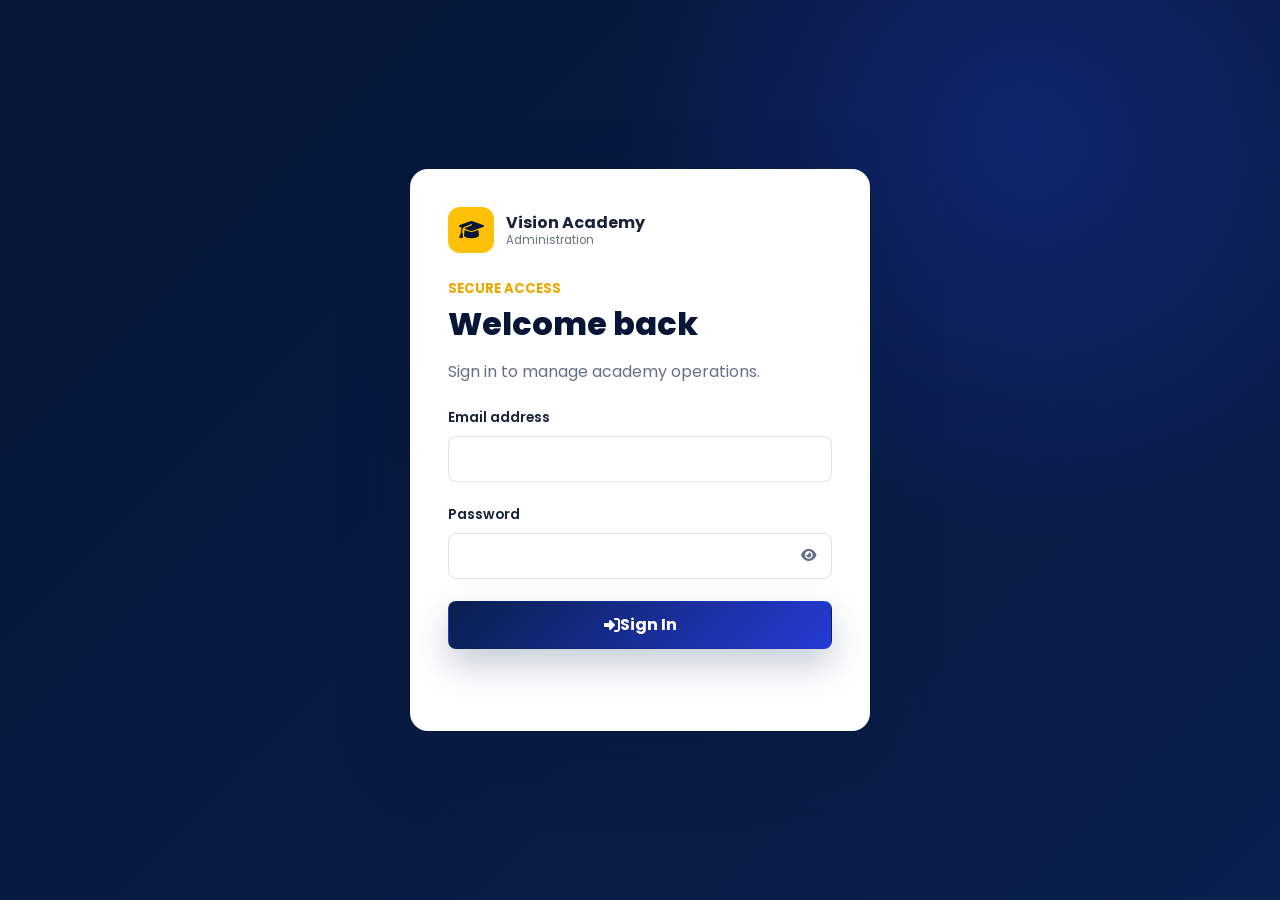
==== admin.html @ e34e058f "backend connected" ====
<!DOCTYPE html>
<html lang="en">
<head>
  <meta charset="UTF-8">
  <meta name="viewport" content="width=device-width, initial-scale=1.0">
  <meta name="robots" content="noindex,nofollow">
  <title>Admin Panel | Vision Academy</title>
  <link rel="preconnect" href="https://fonts.googleapis.com">
  <link rel="preconnect" href="https://fonts.gstatic.com" crossorigin>
  <link href="https://fonts.googleapis.com/css2?family=Poppins:wght@400;500;600;700;800&display=swap" rel="stylesheet">
  <link rel="stylesheet" href="https://cdnjs.cloudflare.com/ajax/libs/font-awesome/6.5.2/css/all.min.css">
  <link rel="stylesheet" href="css/style.css">
  <link rel="stylesheet" href="css/admin.css">
</head>
<body class="admin-page">
  <section class="admin-login" id="loginView">
    <form class="admin-login-card" id="loginForm">
      <a class="admin-brand" href="index.html">
        <span><i class="fa-solid fa-graduation-cap"></i></span>
        <div><strong>Vision Academy</strong><small>Administration</small></div>
      </a>
      <div>
        <span class="section-kicker">Secure access</span>
        <h1>Welcome back</h1>
        <p>Sign in to manage academy operations.</p>
      </div>
      <label>Email address<input type="email" name="email" autocomplete="username" required></label>
      <label>Password<span class="password-field"><input type="password" name="password" autocomplete="current-password" minlength="8" required><button type="button" data-toggle-password aria-label="Show password" title="Show password"><i class="fa-solid fa-eye"></i></button></span></label>
      <button class="btn btn-primary" type="submit"><i class="fa-solid fa-right-to-bracket"></i> Sign In</button>
      <p class="admin-form-message" id="loginMessage" role="alert"></p>
    </form>
  </section>

  <div class="admin-shell" id="adminShell" hidden>
    <aside class="admin-sidebar" id="adminSidebar">
      <a class="admin-brand" href="index.html">
        <span><i class="fa-solid fa-graduation-cap"></i></span>
        <div><strong>Vision Academy</strong><small>Admin Panel</small></div>
      </a>
      <nav aria-label="Admin navigation">
        <button class="active" data-section="dashboard"><i class="fa-solid fa-chart-line"></i> Dashboard</button>
        <span class="admin-nav-label"><i class="fa-solid fa-book-open"></i> Courses</span>
        <button class="admin-subnav" data-section="categories"><i class="fa-solid fa-folder-tree"></i> Categories</button>
        <button class="admin-subnav" data-section="courses"><i class="fa-solid fa-list-check"></i> Course</button>
        <button data-section="teachers"><i class="fa-solid fa-chalkboard-user"></i> Teachers</button>
        <button data-section="teams"><i class="fa-solid fa-people-group"></i> Teams</button>
        <button data-section="gallery"><i class="fa-solid fa-images"></i> Gallery</button>
        <button data-section="inquiries"><i class="fa-solid fa-message"></i> Inquiries</button>
        <span class="admin-nav-label"><i class="fa-solid fa-gear"></i> Settings</span>
        <button class="admin-subnav" data-section="profile-settings"><i class="fa-solid fa-user-gear"></i> Profile Settings</button>
        <button class="admin-subnav" data-section="security-settings"><i class="fa-solid fa-shield-halved"></i> Security Settings</button>
      </nav>
      <a class="admin-site-link" href="index.html"><i class="fa-solid fa-arrow-up-right-from-square"></i> View Website</a>
    </aside>

    <main class="admin-main">
      <header class="admin-topbar">
        <button class="admin-menu" id="menuButton" aria-label="Toggle navigation"><i class="fa-solid fa-bars"></i></button>
        <div><span id="pageEyebrow">Overview</span><h1 id="pageTitle">Dashboard</h1></div>
        <div class="admin-profile-wrap">
          <button class="admin-profile" id="profileMenuButton" type="button" aria-haspopup="menu" aria-expanded="false">
            <span class="admin-profile-avatar" id="adminAvatar">VA</span>
            <span class="admin-profile-copy"><strong id="adminName">Administrator</strong><small id="adminRole">Admin</small></span>
            <i class="fa-solid fa-chevron-down"></i>
          </button>
          <div class="admin-profile-menu" id="profileMenu" role="menu" hidden>
            <button type="button" data-profile-section="profile-settings"><i class="fa-solid fa-user"></i> My Profile</button>
            <button type="button" data-profile-section="profile-settings"><i class="fa-solid fa-gear"></i> Settings</button>
            <button type="button" data-profile-section="security-settings"><i class="fa-solid fa-key"></i> Change Password</button>
            <button type="button" id="logoutButton"><i class="fa-solid fa-right-from-bracket"></i> Logout</button>
          </div>
        </div>
      </header>

      <section class="admin-content">
        <div id="toast" class="admin-toast" role="status"></div>
        <div id="sectionContent" aria-live="polite"></div>
      </section>
    </main>
  </div>

  <dialog class="admin-modal" id="editorModal">
    <form method="dialog" class="admin-modal-card" id="editorForm">
      <header><div><span class="section-kicker" id="modalKicker">Manage</span><h2 id="modalTitle">Record</h2></div><button type="button" data-close-modal aria-label="Close"><i class="fa-solid fa-xmark"></i></button></header>
      <div class="admin-form-grid" id="formFields"></div>
      <p class="admin-form-message" id="formMessage" role="alert"></p>
      <footer><button class="btn admin-btn-light" type="button" data-close-modal>Cancel</button><button class="btn btn-primary" type="submit"><i class="fa-solid fa-floppy-disk"></i> Save</button></footer>
    </form>
  </dialog>

  <dialog class="admin-modal" id="detailsModal">
    <article class="admin-modal-card">
      <header><div><span class="section-kicker">Complete profile</span><h2 id="detailsTitle">Details</h2></div><button type="button" data-close-details aria-label="Close"><i class="fa-solid fa-xmark"></i></button></header>
      <div class="admin-details" id="detailsContent"></div>
      <footer><button class="btn admin-btn-light" type="button" data-close-details>Close</button></footer>
    </article>
  </dialog>

  <script src="js/runtime-config.js"></script>
  <script src="js/config.js"></script>
  <script src="js/config/endpoints.js"></script>
  <script src="js/admin.js"></script>
</body>
</html>
---- css/style.css ----
:root {
  --navy: #061636;
  --navy-2: #091f4d;
  --blue: #243bd6;
  --gold: #ffc107;
  --gold-2: #eaa800;
  --white: #ffffff;
  --soft: #f4f7fb;
  --ink: #17233b;
  --muted: #667085;
  --line: rgba(18, 38, 63, 0.12);
  --teal: #1ba99c;
  --coral: #e7665a;
  --purple: #7452d6;
  --shadow: 0 18px 46px rgba(7, 27, 58, 0.12);
  --shadow-strong: 0 26px 70px rgba(7, 27, 58, 0.28);
  --radius: 8px;
}

* {
  box-sizing: border-box;
  margin: 0;
  padding: 0;
}

html {
  scroll-behavior: smooth;
}

body {
  color: var(--ink);
  background: var(--white);
  font-family: "Poppins", Arial, sans-serif;
  line-height: 1.6;
  overflow-x: hidden;
}

img {
  display: block;
  max-width: 100%;
}

a {
  color: inherit;
  text-decoration: none;
}

button,
input,
select,
textarea {
  font: inherit;
}

.container {
  width: min(1260px, calc(100% - 48px));
  margin: 0 auto;
}

.section {
  padding: 66px 0;
}

.section-heading {
  width: min(680px, 100%);
  margin: 0 auto 30px;
  text-align: center;
}

.section-kicker,
.eyebrow {
  display: inline-flex;
  align-items: center;
  gap: 9px;
  color: var(--gold-2);
  font-size: 0.82rem;
  font-weight: 700;
  letter-spacing: 0;
  text-transform: uppercase;
}

h1,
h2,
h3 {
  color: var(--navy);
  line-height: 1.12;
  letter-spacing: 0;
}

h1 {
  margin: 14px 0 18px;
  color: var(--white);
  font-size: clamp(3.6rem, 5vw, 5.35rem);
  font-weight: 800;
}

h1 span {
  color: var(--gold);
}

h2 {
  margin-top: 10px;
  font-size: 2.1rem;
  font-weight: 800;
}

h3 {
  font-size: 1.15rem;
  font-weight: 700;
}

p {
  color: var(--muted);
}

.btn {
  display: inline-flex;
  align-items: center;
  justify-content: center;
  min-height: 48px;
  padding: 0 24px;
  border: 1px solid transparent;
  border-radius: var(--radius);
  cursor: pointer;
  font-weight: 700;
  transition: transform 0.25s ease, box-shadow 0.25s ease, background 0.25s ease, color 0.25s ease;
}

.btn:hover {
  transform: translateY(-3px);
}

.btn-gold {
  color: #241700;
  background: linear-gradient(135deg, var(--gold), #ffe08a);
  box-shadow: 0 14px 34px rgba(244, 191, 58, 0.28);
}

.btn-gold:hover {
  box-shadow: 0 20px 46px rgba(244, 191, 58, 0.4);
}

.btn-outline {
  color: var(--white);
  border-color: rgba(255, 255, 255, 0.5);
  background: rgba(255, 255, 255, 0.08);
  backdrop-filter: blur(14px);
}

.btn-primary {
  color: var(--white);
  background: linear-gradient(135deg, var(--navy-2), var(--blue));
  box-shadow: 0 16px 34px rgba(12, 45, 93, 0.24);
}

.btn-light {
  color: var(--white);
  border-color: rgba(255, 255, 255, 0.5);
  background: rgba(255, 255, 255, 0.14);
}

.topbar {
  position: relative;
  z-index: 1001;
  color: rgba(255, 255, 255, 0.86);
  background: #06152c;
  font-size: 0.76rem;
}

.topbar-inner,
.topbar-left,
.topbar-right {
  display: flex;
  align-items: center;
}

.topbar-inner {
  justify-content: space-between;
  min-height: 36px;
  gap: 22px;
}

.topbar-left,
.topbar-right {
  gap: 18px;
  flex-wrap: wrap;
}

.topbar a,
.topbar span {
  display: inline-flex;
  align-items: center;
  gap: 7px;
}

.topbar i {
  color: var(--gold);
}

.site-header {
  position: sticky;
  top: 0;
  z-index: 1000;
  background: rgba(255, 255, 255, 0.92);
  backdrop-filter: blur(18px);
  transition: box-shadow 0.25s ease, background 0.25s ease;
}

.site-header.scrolled {
  box-shadow: 0 14px 36px rgba(7, 27, 58, 0.13);
}

.navbar {
  display: flex;
  align-items: center;
  justify-content: space-between;
  min-height: 70px;
  gap: 24px;
}

.logo {
  display: inline-flex;
  align-items: center;
  gap: 11px;
  flex: 0 0 auto;
}

.logo-mark {
  display: grid;
  width: 48px;
  height: 48px;
  place-items: center;
  color: var(--navy);
  background: linear-gradient(135deg, var(--gold), #fff0b4);
  border: 3px solid #17326b;
  border-radius: 12px;
  box-shadow: 0 10px 24px rgba(244, 191, 58, 0.25);
}

.logo-text {
  display: grid;
  color: var(--navy);
  font-size: 1.35rem;
  font-weight: 800;
  line-height: 1;
  text-transform: uppercase;
}

.logo-text small {
  margin-top: 4px;
  color: var(--navy);
  font-size: 0.55rem;
  font-weight: 800;
  letter-spacing: 0.04em;
}

.nav-menu {
  display: flex;
  align-items: center;
  gap: 30px;
  color: #243452;
  font-size: 0.84rem;
  font-weight: 600;
}

.nav-menu a {
  position: relative;
  padding: 8px 0;
}

.nav-menu a::after {
  position: absolute;
  right: 0;
  bottom: 2px;
  left: 0;
  height: 2px;
  background: var(--gold);
  content: "";
  transform: scaleX(0);
  transform-origin: left;
  transition: transform 0.25s ease;
}

.nav-menu a:hover::after,
.nav-menu a.active::after {
  transform: scaleX(1);
}

.nav-toggle {
  display: none;
  width: 44px;
  height: 44px;
  border: 1px solid var(--line);
  border-radius: var(--radius);
  background: var(--white);
  cursor: pointer;
}

.nav-toggle span {
  display: block;
  width: 20px;
  height: 2px;
  margin: 5px auto;
  background: var(--navy);
  transition: transform 0.25s ease, opacity 0.25s ease;
}

.hero {
  position: relative;
  min-height: 700px;
  padding: 84px 0 122px;
  overflow: hidden;
  background:
    radial-gradient(circle at 16% 18%, rgba(255, 193, 7, 0.12), transparent 27%),
    radial-gradient(circle at 87% 26%, rgba(255, 255, 255, 0.1), transparent 20%),
    linear-gradient(135deg, #041b5f 0%, #02113a 100%);
}

.hero::before {
  position: absolute;
  inset: 0;
  background:
    linear-gradient(90deg, rgba(255, 255, 255, 0.045) 1px, transparent 1px),
    linear-gradient(180deg, rgba(255, 255, 255, 0.035) 1px, transparent 1px);
  background-size: 76px 76px;
  content: "";
  opacity: 0.2;
}

.hero::after {
  position: absolute;
  inset: auto 0 0;
  height: 150px;
  background: linear-gradient(180deg, transparent, rgba(244, 247, 251, 0.96));
  content: "";
}

.hero-grid {
  position: relative;
  z-index: 2;
  display: grid;
  grid-template-columns: minmax(0, 45%) minmax(0, 55%);
  align-items: center;
  gap: 58px;
}

.hero-content {
  max-width: 590px;
}

.hero-content .eyebrow {
  color: var(--gold);
  font-size: 0.82rem;
  font-weight: 800;
  letter-spacing: 0.08em;
}

.hero-content h1 {
  margin: 18px 0 24px;
  color: var(--white);
  font-size: clamp(5.6rem, 6.65vw, 7.35rem);
  font-weight: 900;
  line-height: 0.96;
}

.hero-content h1 span {
  color: var(--gold);
}

.hero-content p {
  max-width: 550px;
  color: rgba(255, 255, 255, 0.78);
  font-size: 1.08rem;
  line-height: 1.85;
}

.hero-actions {
  display: flex;
  gap: 16px;
  flex-wrap: wrap;
  margin: 34px 0 34px;
}

.hero-actions .btn {
  min-height: 56px;
  padding: 0 26px;
  gap: 10px;
}

.hero-actions .btn-outline {
  border-color: rgba(255, 255, 255, 0.72);
  background: transparent;
}

.hero-features {
  display: flex;
  align-items: center;
  gap: 14px 18px;
  flex-wrap: wrap;
  width: min(680px, 100%);
}

.hero-features span {
  display: inline-flex;
  align-items: center;
  gap: 8px;
  min-height: 30px;
  color: rgba(255, 255, 255, 0.94);
  font-size: 0.78rem;
  font-weight: 700;
  white-space: nowrap;
}

.hero-features i {
  display: grid;
  width: 25px;
  height: 25px;
  flex: 0 0 auto;
  place-items: center;
  color: var(--gold);
  font-size: 1.02rem;
}

.hero-media {
  position: relative;
  min-height: 520px;
  isolation: isolate;
}

.hero-media::before {
  position: absolute;
  inset: 46px 22px 12px 36px;
  z-index: -1;
  border-radius: 35px;
  background:
    radial-gradient(circle at 74% 22%, rgba(255, 193, 7, 0.78), transparent 34%),
    linear-gradient(135deg, rgba(255, 193, 7, 0.5), rgba(255, 255, 255, 0.18), rgba(37, 75, 188, 0.62));
  content: "";
  filter: blur(54px);
  opacity: 0.95;
}

.hero-campus-image {
  position: relative;
  z-index: 1;
  width: 100%;
  height: 520px;
  object-fit: cover;
  border-radius: 25px;
  box-shadow: 0 34px 95px rgba(0, 0, 0, 0.38), 0 0 0 1px rgba(255, 255, 255, 0.16);
}

.hero-circle {
  position: absolute;
  z-index: 2;
  display: block;
  border: 1px solid rgba(255, 193, 7, 0.5);
  border-radius: 50%;
  background: rgba(255, 193, 7, 0.14);
  box-shadow: 0 14px 40px rgba(255, 193, 7, 0.12);
  animation: circleFloat 7s ease-in-out infinite;
}

.circle-one {
  top: -18px;
  left: 54px;
  width: 78px;
  height: 78px;
}

.circle-two {
  right: -28px;
  bottom: 164px;
  width: 52px;
  height: 52px;
  animation-delay: 1.4s;
}

.circle-three {
  left: -24px;
  bottom: 58px;
  width: 36px;
  height: 36px;
  border-color: rgba(255, 255, 255, 0.42);
  background: rgba(255, 255, 255, 0.12);
  animation-delay: 2.2s;
}

.aicte-certification-badge {
  position: absolute;
  top: -154px;
  right: 30px;
  z-index: 4;
  display: grid;
  width: 130px;
  height: 130px;
  place-items: center;
  padding: 17px;
  color: var(--navy);
  border: 4px solid var(--gold);
  border-radius: 50%;
  background:
    radial-gradient(circle, #ffffff 58%, #fff8dc 59%, #ffffff 72%),
    #ffffff;
  box-shadow: 0 24px 56px rgba(2, 17, 58, 0.3), 0 0 0 8px rgba(255, 193, 7, 0.15);
}

.aicte-certification-badge::before,
.aicte-certification-badge::after {
  position: absolute;
  inset: 8px;
  border: 1px solid rgba(255, 193, 7, 0.72);
  border-radius: 50%;
  content: "";
}

.aicte-certification-badge::after {
  inset: 17px;
  border-color: rgba(4, 27, 95, 0.16);
}

.aicte-certification-badge span,
.aicte-certification-badge strong {
  position: absolute;
  z-index: 2;
  color: #041b5f;
  font-size: 0.62rem;
  font-weight: 900;
  line-height: 1;
  letter-spacing: 0.1em;
}

.aicte-certification-badge span {
  top: 13px;
}

.aicte-certification-badge strong {
  bottom: 13px;
}

.aicte-certification-badge img {
  position: relative;
  z-index: 2;
  width: 76px;
  height: 76px;
  object-fit: contain;
  border-radius: 0;
  box-shadow: none;
  filter: drop-shadow(0 8px 12px rgba(7, 27, 58, 0.14));
}

.achievement-card {
  position: absolute;
  right: -18px;
  bottom: 38px;
  z-index: 4;
  display: flex;
  align-items: center;
  gap: 15px;
  min-width: 210px;
  padding: 18px 20px;
  color: var(--navy);
  border: 1px solid rgba(4, 27, 95, 0.08);
  border-radius: 20px;
  background: var(--white);
  box-shadow: 0 26px 62px rgba(2, 17, 58, 0.24);
  animation: certificateFloat 4.6s ease-in-out infinite;
}

.achievement-card i {
  display: grid;
  width: 50px;
  height: 50px;
  flex: 0 0 auto;
  place-items: center;
  color: #3a2500;
  border-radius: 50%;
  background: linear-gradient(135deg, var(--gold), #ffe08a);
  font-size: 1.35rem;
}

.achievement-card strong,
.achievement-card span {
  display: block;
  line-height: 1.1;
}

.achievement-card strong {
  color: #041b5f;
  font-size: 2.45rem;
  font-weight: 900;
}

.achievement-card span {
  margin-top: 5px;
  color: #42506b;
  font-size: 0.84rem;
  font-weight: 700;
}

.course-search {
  position: relative;
  z-index: 5;
  margin-top: -68px;
}

.search-card {
  display: grid;
  grid-template-columns: 210px repeat(3, 1fr) 210px;
  gap: 16px;
  align-items: center;
  padding: 18px;
  border: 1px solid rgba(7, 27, 58, 0.06);
  border-radius: var(--radius);
  background: rgba(255, 255, 255, 0.82);
  box-shadow: var(--shadow);
  backdrop-filter: blur(20px);
}

.search-title {
  display: flex;
  align-items: center;
  gap: 14px;
  color: var(--navy);
  line-height: 1.15;
}

.search-title i {
  display: grid;
  width: 44px;
  height: 44px;
  place-items: center;
  color: var(--blue);
  border: 1px solid rgba(37, 59, 214, 0.2);
  border-radius: 50%;
  background: #f4f6ff;
  font-size: 1.35rem;
}

.search-card label {
  display: grid;
  gap: 0;
  color: var(--navy);
  font-size: 0.84rem;
  font-weight: 700;
}

.search-card select,
.contact-form input,
.contact-form select,
.contact-form textarea {
  width: 100%;
  min-height: 48px;
  padding: 0 16px;
  color: var(--ink);
  border: 1px solid var(--line);
  border-radius: var(--radius);
  background: #ffffff;
  outline: none;
  transition: border-color 0.25s ease, box-shadow 0.25s ease;
}

.search-card select:focus,
.contact-form input:focus,
.contact-form select:focus,
.contact-form textarea:focus {
  border-color: rgba(244, 191, 58, 0.75);
  box-shadow: 0 0 0 4px rgba(244, 191, 58, 0.16);
}

.about {
  background: linear-gradient(180deg, #ffffff, var(--soft));
}

.about-grid {
  display: grid;
  grid-template-columns: 1.02fr 0.78fr 0.42fr;
  align-items: center;
  gap: 36px;
}

.about-media {
  position: relative;
}

.about-media img {
  width: 100%;
  height: 320px;
  object-fit: cover;
  border-radius: var(--radius);
  box-shadow: var(--shadow);
}

.play-tour {
  position: absolute;
  right: auto;
  bottom: 0;
  left: 0;
  display: inline-flex;
  align-items: center;
  gap: 12px;
  padding: 20px 24px;
  color: var(--white);
  border: 1px solid rgba(255, 255, 255, 0.32);
  border-radius: 0 var(--radius) 0 var(--radius);
  background: rgba(7, 27, 58, 0.9);
  box-shadow: var(--shadow);
  cursor: pointer;
  backdrop-filter: blur(16px);
}

.play-tour i {
  display: grid;
  width: 42px;
  height: 42px;
  place-items: center;
  color: var(--navy);
  background: var(--gold);
  border-radius: 50%;
}

.about-content > p {
  margin: 16px 0 18px;
  font-size: 0.88rem;
}

.check-list {
  display: grid;
  grid-template-columns: 1fr;
  gap: 8px;
  margin-bottom: 20px;
  list-style: none;
}

.check-list li {
  display: flex;
  align-items: center;
  gap: 10px;
  font-size: 0.86rem;
  font-weight: 600;
}

.check-list i {
  display: grid;
  width: 24px;
  height: 24px;
  place-items: center;
  color: var(--white);
  background: var(--teal);
  border-radius: 50%;
  font-size: 0.75rem;
}

.stats-card {
  display: grid;
  grid-template-columns: 1fr;
  gap: 0;
  margin-top: 0;
  padding: 22px;
  border: 1px solid var(--line);
  border-radius: var(--radius);
  background: var(--white);
  box-shadow: var(--shadow);
}

.stats-card div {
  display: grid;
  grid-template-columns: 44px 1fr;
  column-gap: 14px;
  align-items: center;
  padding: 14px 0;
  text-align: left;
  border-bottom: 1px solid var(--line);
  border-radius: 0;
  background: transparent;
}

.stats-card div:last-child {
  border-bottom: 0;
}

.stats-card i {
  grid-row: span 2;
  display: grid;
  width: 42px;
  height: 42px;
  place-items: center;
  color: var(--blue);
  border-radius: 50%;
  background: #f2f4ff;
  font-size: 1.2rem;
}

.stats-card strong {
  display: block;
  color: var(--navy);
  font-size: 1.25rem;
  line-height: 1;
}

.stats-card strong::after {
  content: "+";
}

.stats-card div:last-child strong::after {
  content: "%";
}

.stats-card span {
  color: var(--muted);
  font-size: 0.74rem;
  font-weight: 600;
}

.team-showcase-section {
  background: var(--soft);
}

.team-showcase-grid {
  display: grid;
  grid-template-columns: repeat(4, minmax(0, 1fr));
  gap: 22px;
}

.team-showcase-grid > .course-empty-state {
  grid-column: 1 / -1;
}

.team-card {
  padding: 28px 22px;
  text-align: center;
  border: 1px solid var(--line);
  border-radius: 14px;
  background: var(--white);
  box-shadow: 0 12px 34px rgba(7, 27, 58, 0.08);
  transition: transform 0.3s ease, box-shadow 0.3s ease, border-color 0.3s ease;
}

.team-card:hover {
  transform: translateY(-8px);
  border-color: rgba(36, 59, 214, 0.24);
  box-shadow: var(--shadow);
}

.team-card-image {
  width: 104px;
  height: 104px;
  margin: 0 auto 17px;
  padding: 4px;
  border-radius: 50%;
  background: linear-gradient(135deg, var(--blue), var(--gold));
}

.team-card-image img,
.team-avatar-fallback {
  display: grid;
  place-items: center;
  width: 100%;
  height: 100%;
  border: 4px solid var(--white);
  border-radius: 50%;
  object-fit: cover;
}

.team-avatar-fallback {
  color: var(--white);
  background: var(--navy-2);
  font-size: 2rem;
  font-weight: 800;
}

.team-card h3 {
  color: var(--navy);
  font-size: 1.05rem;
}

.team-card > strong,
.team-card > span {
  display: block;
}

.team-card > strong {
  margin-top: 4px;
  color: var(--blue);
  font-size: 0.84rem;
}

.team-card > span {
  margin: 3px 0 14px;
  color: var(--muted);
  font-size: 0.76rem;
}

.team-card .course-badge {
  justify-content: center;
}

.team-card p {
  margin-top: 14px;
  color: var(--muted);
  font-size: 0.78rem;
}

.team-status {
  display: inline-flex;
  align-items: center;
  gap: 6px;
  margin-top: 12px;
  color: #168653;
  font-size: 0.72rem;
  font-weight: 800;
  text-transform: capitalize;
}

.team-status i {
  font-size: 0.48rem;
}

.team-status[data-status="inactive"] {
  color: #a54b35;
}

.team-showcase-actions {
  display: flex;
  justify-content: center;
  margin-top: 30px;
}

.team-showcase-modal {
  width: min(1100px, calc(100% - 32px));
  max-height: calc(100vh - 48px);
  padding: 0;
  border: 0;
  border-radius: var(--radius);
  background: transparent;
}

.team-showcase-modal::backdrop {
  background: rgba(2, 10, 31, 0.72);
  backdrop-filter: blur(5px);
}

.team-showcase-modal-card {
  padding: 28px;
  overflow: auto;
  border-radius: var(--radius);
  background: var(--soft);
  box-shadow: var(--shadow);
}

.team-showcase-modal-card > header,
.team-showcase-modal-card > footer {
  display: flex;
  align-items: center;
  justify-content: space-between;
  gap: 20px;
}

.team-showcase-modal-card > header {
  margin-bottom: 24px;
}

.team-showcase-modal-card > header h2 {
  color: var(--navy);
}

.team-showcase-modal-card > header button {
  display: grid;
  width: 42px;
  height: 42px;
  flex: 0 0 42px;
  place-items: center;
  color: var(--navy);
  border: 1px solid var(--line);
  border-radius: 50%;
  background: var(--white);
  cursor: pointer;
}

.team-showcase-modal-card > footer {
  justify-content: flex-end;
  margin-top: 24px;
}

.courses {
  background:
    linear-gradient(180deg, #ffffff 0%, #f8fbff 58%, #ffffff 100%);
}

.sr-only {
  position: absolute;
  width: 1px;
  height: 1px;
  padding: 0;
  overflow: hidden;
  border: 0;
  clip: rect(0, 0, 0, 0);
  white-space: nowrap;
}

.course-showcase {
  display: grid;
  gap: 24px;
}

.course-stats-grid {
  display: grid;
  grid-template-columns: repeat(4, minmax(0, 1fr));
  gap: 16px;
}

.course-stat-card {
  position: relative;
  display: grid;
  min-height: 122px;
  align-content: center;
  gap: 7px;
  overflow: hidden;
  padding: 22px 22px 22px 82px;
  border: 1px solid rgba(255, 255, 255, 0.72);
  border-radius: 8px;
  background:
    linear-gradient(135deg, rgba(255, 255, 255, 0.9), rgba(244, 247, 251, 0.72)),
    radial-gradient(circle at 14% 18%, rgba(255, 193, 7, 0.2), transparent 34%);
  box-shadow: 0 16px 42px rgba(7, 27, 58, 0.09);
  backdrop-filter: blur(16px);
}

.course-stat-card i {
  position: absolute;
  top: 26px;
  left: 22px;
  display: grid;
  width: 44px;
  height: 44px;
  place-items: center;
  color: var(--navy);
  border-radius: 8px;
  background: linear-gradient(135deg, #fff0ac, var(--gold));
  font-size: 1.18rem;
  box-shadow: 0 12px 30px rgba(244, 191, 58, 0.22);
}

.course-stat-card strong {
  color: var(--navy);
  font-size: 1.62rem;
  line-height: 1;
}

.course-stat-card span {
  color: var(--muted);
  font-size: 0.78rem;
  font-weight: 700;
}

.course-discovery-panel {
  display: grid;
  gap: 18px;
  padding: 18px;
  border: 1px solid rgba(7, 27, 58, 0.08);
  border-radius: 8px;
  background:
    linear-gradient(135deg, rgba(6, 22, 54, 0.96), rgba(36, 59, 214, 0.86)),
    var(--navy);
  box-shadow: var(--shadow);
}

.course-search-field {
  display: flex;
  align-items: center;
  gap: 13px;
  min-height: 56px;
  padding: 0 18px;
  color: var(--navy);
  border: 1px solid rgba(255, 255, 255, 0.22);
  border-radius: 8px;
  background: rgba(255, 255, 255, 0.96);
  box-shadow: 0 12px 34px rgba(2, 17, 58, 0.14);
}

.course-search-field i {
  color: var(--blue);
  font-size: 1rem;
}

.course-search-field input {
  width: 100%;
  min-width: 0;
  color: var(--ink);
  border: 0;
  background: transparent;
  outline: none;
  font: inherit;
  font-size: 0.95rem;
  font-weight: 600;
}

.course-search-field input::placeholder {
  color: #7a8699;
}

.course-filter-bar {
  display: flex;
  gap: 10px;
  flex-wrap: wrap;
}

.course-filter-btn {
  min-height: 40px;
  padding: 0 15px;
  color: rgba(255, 255, 255, 0.88);
  border: 1px solid rgba(255, 255, 255, 0.2);
  border-radius: 999px;
  background: rgba(255, 255, 255, 0.09);
  cursor: pointer;
  font: inherit;
  font-size: 0.78rem;
  font-weight: 800;
  transition: transform 0.3s ease, color 0.3s ease, background 0.3s ease, box-shadow 0.3s ease, border-color 0.3s ease;
}

.course-filter-btn:hover,
.course-filter-btn.active {
  color: var(--navy);
  border-color: transparent;
  background: linear-gradient(135deg, #fff2bd, var(--gold));
  box-shadow: 0 12px 26px rgba(255, 193, 7, 0.25);
  transform: translateY(-2px);
}

.course-grid {
  display: grid;
  grid-template-columns: repeat(4, minmax(0, 1fr));
  align-items: stretch;
  gap: 18px;
}

.course-card {
  position: relative;
  display: flex;
  min-height: 360px;
  flex-direction: column;
  overflow: hidden;
  padding: 22px;
  border: 1px solid rgba(7, 27, 58, 0.08);
  border-radius: 8px;
  background:
    linear-gradient(180deg, #ffffff, #fbfdff),
    var(--white);
  box-shadow: 0 12px 34px rgba(7, 27, 58, 0.07);
  animation: courseFadeIn 0.38s ease both;
  transition: transform 0.3s ease, border-color 0.3s ease, box-shadow 0.3s ease;
}

.course-card::before {
  position: absolute;
  inset: 0 0 auto;
  height: 4px;
  background: linear-gradient(90deg, var(--gold), var(--blue), var(--teal));
  content: "";
  opacity: 0;
  transition: opacity 0.3s ease;
}

.course-card:hover {
  border-color: rgba(244, 191, 58, 0.72);
  box-shadow: 0 26px 64px rgba(7, 27, 58, 0.16), 0 0 0 4px rgba(244, 191, 58, 0.1);
  transform: translateY(-8px);
}

.course-card:hover::before {
  opacity: 1;
}

.course-icon-wrap,
.course-card > i {
  display: grid;
  width: 58px;
  height: 58px;
  place-items: center;
  color: var(--navy);
  background: linear-gradient(135deg, #fff2bd, var(--gold));
  border-radius: 8px;
  font-size: 1.45rem;
  box-shadow: 0 14px 32px rgba(244, 191, 58, 0.18);
  transition: transform 0.3s ease;
}

.course-icon-wrap img {
  width: 100%;
  height: 100%;
  border-radius: inherit;
  object-fit: cover;
}

.course-card:hover .course-icon-wrap {
  transform: scale(1.08) rotate(-2deg);
}

.course-card-body {
  display: grid;
  gap: 11px;
  margin-top: 18px;
}

.course-card h3 {
  padding-right: 8px;
  color: var(--navy);
  font-size: 1.04rem;
  line-height: 1.25;
}

.course-card p {
  margin: 0;
  color: var(--muted);
  font-size: 0.78rem;
  line-height: 1.72;
}

.course-meta,
.course-card-footer {
  display: flex;
  align-items: center;
  gap: 9px;
  flex-wrap: wrap;
}

.course-card-footer {
  margin-top: auto;
  padding-top: 18px;
  justify-content: space-between;
}

.course-badge {
  display: inline-flex;
  align-items: center;
  gap: 6px;
  width: fit-content;
  min-height: 28px;
  padding: 0 10px;
  color: var(--navy);
  border: 1px solid rgba(36, 59, 214, 0.12);
  border-radius: 999px;
  background: #f3f6ff;
  font-size: 0.68rem;
  font-weight: 800;
}

.course-badge.category {
  color: #17473f;
  border-color: rgba(27, 169, 156, 0.18);
  background: rgba(27, 169, 156, 0.1);
}

.course-badge.duration {
  background: rgba(255, 193, 7, 0.16);
  border-color: rgba(255, 193, 7, 0.32);
}

.popular-badge {
  position: absolute;
  top: 17px;
  right: 16px;
  display: inline-flex;
  min-height: 27px;
  align-items: center;
  padding: 0 10px;
  color: var(--navy);
  border-radius: 999px;
  background: linear-gradient(135deg, #fff0ac, var(--gold));
  box-shadow: 0 12px 24px rgba(255, 193, 7, 0.28);
  font-size: 0.64rem;
  font-weight: 900;
}

.course-link {
  display: inline-flex;
  min-height: 38px;
  align-items: center;
  justify-content: center;
  gap: 8px;
  padding: 0 13px;
  color: var(--blue);
  border-radius: 999px;
  background: transparent;
  font-size: 0.74rem;
  font-weight: 900;
  transition: color 0.3s ease, background 0.3s ease, box-shadow 0.3s ease, transform 0.3s ease;
}

.course-card:hover .course-link,
.course-link:hover {
  color: var(--navy);
  background: var(--gold);
  box-shadow: 0 12px 28px rgba(255, 193, 7, 0.25);
  transform: translateX(2px);
}

.course-empty-state {
  display: grid;
  min-height: 240px;
  place-items: center;
  gap: 10px;
  padding: 36px 20px;
  color: var(--muted);
  border: 1px dashed rgba(7, 27, 58, 0.18);
  border-radius: 8px;
  background: rgba(255, 255, 255, 0.76);
  text-align: center;
  animation: courseFadeIn 0.34s ease both;
}

.course-empty-state i {
  color: var(--gold-2);
  font-size: 2rem;
}

.course-empty-state p {
  margin: 0;
  font-weight: 700;
}

.public-toast {
  position: fixed;
  right: 24px;
  bottom: 24px;
  z-index: 1200;
  max-width: min(380px, calc(100% - 32px));
  padding: 13px 17px;
  border-radius: var(--radius);
  color: var(--white);
  background: var(--navy);
  box-shadow: var(--shadow-strong);
  opacity: 0;
  transform: translateY(16px);
  pointer-events: none;
  transition: opacity 0.25s ease, transform 0.25s ease;
}

.public-toast.show {
  opacity: 1;
  transform: translateY(0);
}

.public-toast.success {
  background: #157f72;
}

.public-toast.error {
  background: #a4473f;
}

.course-detail-icon-fallback {
  min-height: 360px;
  display: grid;
  place-items: center;
  border-radius: 20px;
  color: var(--blue);
  background: linear-gradient(135deg, var(--soft), #e8edff);
  font-size: 5rem;
}

.lms-floating-card img {
  width: 44px;
  height: 44px;
  border-radius: 10px;
  object-fit: cover;
}

.course-enquiry-summary {
  display: grid;
  gap: 12px;
  margin-top: 22px;
}

.inquiry-form-message {
  margin: 0;
  color: var(--muted);
  font-size: 0.82rem;
}

@keyframes courseFadeIn {
  from {
    opacity: 0;
    transform: translateY(14px) scale(0.98);
  }

  to {
    opacity: 1;
    transform: translateY(0) scale(1);
  }
}

.choose {
  width: min(1320px, calc(100% - 48px));
  margin: 0 auto;
  padding: 36px 0;
  color: var(--white);
  overflow: hidden;
  border-radius: 8px;
  background:
    linear-gradient(90deg, rgba(2, 10, 31, 0.98), rgba(8, 23, 64, 0.92) 55%, rgba(8, 23, 64, 0.5)),
    url("https://images.unsplash.com/photo-1551836022-d5d88e9218df?auto=format&fit=crop&w=1400&q=85") right center / 46% 100% no-repeat,
    #06152c;
}

.choose h2,
.choose h3 {
  color: var(--white);
}

.choose p {
  margin: 22px 0 32px;
  color: rgba(255, 255, 255, 0.76);
}

.choose-grid {
  display: grid;
  grid-template-columns: 0.72fr 1fr 0.58fr;
  align-items: center;
  gap: 28px;
}

.choose-features {
  display: grid;
  grid-template-columns: repeat(5, 1fr);
  gap: 10px;
}

.choose-features div {
  flex-direction: column;
  justify-content: center;
  text-align: center;
  display: flex;
  align-items: center;
  gap: 14px;
  min-height: 118px;
  padding: 12px;
  border: 1px solid rgba(255, 255, 255, 0.14);
  border-radius: var(--radius);
  background: rgba(255, 255, 255, 0.08);
  backdrop-filter: blur(14px);
  font-size: 0.78rem;
  font-weight: 700;
}

.choose-features i {
  display: grid;
  width: 44px;
  height: 44px;
  place-items: center;
  color: var(--navy);
  background: var(--gold);
  border-radius: var(--radius);
}

.choose-media img {
  display: none;
}

.placements {
  padding-bottom: 90px;
  overflow: hidden;
  background: var(--soft);
}

.logo-slider {
  width: 100%;
  overflow: hidden;
  mask-image: linear-gradient(90deg, transparent, #000 10%, #000 90%, transparent);
}

.logo-track {
  display: flex;
  gap: 22px;
  width: max-content;
  animation: marquee 28s linear infinite;
}

.logo-track span {
  display: grid;
  min-width: 190px;
  min-height: 86px;
  place-items: center;
  color: var(--navy);
  border: 1px solid var(--line);
  border-radius: var(--radius);
  background: var(--white);
  box-shadow: 0 12px 30px rgba(7, 27, 58, 0.08);
  font-size: 1.2rem;
  font-weight: 800;
}

.gallery {
  background: #ffffff;
}

.gallery-grid {
  display: grid;
  grid-template-columns: repeat(3, 1fr);
  gap: 12px;
}

.gallery-moving-rows {
  display: grid;
  gap: 12px;
  overflow: hidden;
  mask-image: linear-gradient(90deg, transparent, #000 5%, #000 95%, transparent);
}

.gallery-marquee {
  overflow: hidden;
}

.gallery-track {
  display: flex;
  width: max-content;
  gap: 12px;
  will-change: transform;
}

.gallery-marquee[data-direction="left"] .gallery-track {
  animation: galleryMoveLeft 32s linear infinite;
}

.gallery-marquee[data-direction="right"] .gallery-track {
  animation: galleryMoveRight 32s linear infinite;
}

.gallery-marquee:hover .gallery-track {
  animation-play-state: paused;
}

.gallery-marquee .gallery-item {
  width: clamp(220px, 24vw, 320px);
  flex: 0 0 clamp(220px, 24vw, 320px);
}

.gallery-actions {
  display: flex;
  justify-content: center;
  margin-top: 30px;
}

.gallery-item {
  position: relative;
  height: 140px;
  overflow: hidden;
  border: 0;
  border-radius: var(--radius);
  background: var(--navy);
  cursor: pointer;
}

.gallery-item img {
  width: 100%;
  height: 100%;
  object-fit: cover;
  transition: transform 0.45s ease, opacity 0.45s ease;
}

.gallery-item span {
  position: absolute;
  inset: 0;
  display: grid;
  place-items: center;
  color: var(--white);
  background: rgba(7, 27, 58, 0.42);
  font-size: 1.8rem;
  opacity: 0;
  transition: opacity 0.25s ease;
}

.gallery-item span strong {
  max-width: 90%;
  padding: 0 12px;
  color: var(--white);
  font-size: 0.75rem;
  text-align: center;
}

.gallery-item:hover img {
  opacity: 0.78;
  transform: scale(1.08);
}

.gallery-item:hover span {
  opacity: 1;
}

.lightbox {
  position: fixed;
  inset: 0;
  z-index: 2000;
  display: none;
  align-items: center;
  justify-content: center;
  padding: 32px;
  background: rgba(3, 12, 26, 0.86);
}

.lightbox.open {
  display: flex;
}

.lightbox figure {
  display: grid;
  max-width: min(1100px, calc(100vw - 160px));
  max-height: 90vh;
  justify-items: center;
  gap: 12px;
}

.lightbox img {
  max-width: 100%;
  max-height: 84vh;
  object-fit: contain;
  border-radius: var(--radius);
  box-shadow: var(--shadow-strong);
}

.lightbox figcaption {
  color: var(--white);
  font-weight: 700;
  text-align: center;
}

.lightbox-close {
  position: absolute;
  top: 24px;
  right: 24px;
  display: grid;
  width: 48px;
  height: 48px;
  place-items: center;
  color: var(--white);
  border: 1px solid rgba(255, 255, 255, 0.25);
  border-radius: var(--radius);
  background: rgba(255, 255, 255, 0.12);
  cursor: pointer;
}

.lightbox-nav {
  position: absolute;
  top: 50%;
  display: grid;
  width: 48px;
  height: 48px;
  place-items: center;
  color: var(--white);
  border: 1px solid rgba(255, 255, 255, 0.25);
  border-radius: var(--radius);
  background: rgba(255, 255, 255, 0.12);
  cursor: pointer;
  transform: translateY(-50%);
}

.lightbox-prev {
  left: 24px;
}

.lightbox-next {
  right: 24px;
}

.gallery-skeleton-grid {
  display: grid;
  grid-template-columns: repeat(4, 1fr);
  gap: 12px;
}

.gallery-skeleton {
  min-height: 140px;
  border-radius: var(--radius);
  background: linear-gradient(90deg, #edf1f7 25%, #f8faff 50%, #edf1f7 75%);
  background-size: 200% 100%;
  animation: gallerySkeleton 1.3s ease infinite;
}

.gallery-state {
  grid-column: 1 / -1;
  width: 100%;
}

.gallery-page {
  padding-top: 78px;
}

.gallery-page .section-heading h1 {
  margin: 10px 0 12px;
  color: var(--navy);
  font-size: clamp(2.4rem, 5vw, 4rem);
}

.gallery-full-grid .gallery-item {
  height: 220px;
}

@keyframes galleryMoveLeft {
  from { transform: translateX(0); }
  to { transform: translateX(calc(-50% - 6px)); }
}

@keyframes galleryMoveRight {
  from { transform: translateX(calc(-50% - 6px)); }
  to { transform: translateX(0); }
}

@keyframes gallerySkeleton {
  from { background-position: 100% 0; }
  to { background-position: -100% 0; }
}

.news-grid {
  display: grid;
  grid-template-columns: 0.76fr 1.24fr;
  align-items: stretch;
  gap: 36px;
}

.news-list article {
  margin-top: 18px;
  padding: 16px 18px;
  border: 1px solid var(--line);
  border-radius: var(--radius);
  background: var(--white);
  box-shadow: 0 12px 30px rgba(7, 27, 58, 0.07);
}

.news-list article span {
  color: var(--coral);
  font-size: 0.82rem;
  font-weight: 800;
}

.news-list article h3 {
  margin: 8px 0 7px;
}

.admission-banner {
  display: grid;
  grid-template-columns: 1fr 0.78fr;
  align-items: end;
  gap: 18px;
  min-height: 330px;
  padding: 34px;
  overflow: hidden;
  color: var(--white);
  border-radius: var(--radius);
  background:
    radial-gradient(circle at 16% 22%, rgba(255, 255, 255, 0.23), transparent 26%),
    linear-gradient(135deg, #422095, var(--purple) 48%, #2c35a6);
  box-shadow: var(--shadow);
}

.admission-banner span {
  color: #ffe08a;
  font-weight: 800;
  text-transform: uppercase;
}

.admission-banner h2 {
  margin: 18px 0 26px;
  color: var(--white);
}

.admission-banner img {
  width: 100%;
  height: 310px;
  object-fit: cover;
  border-radius: var(--radius);
}

.banner-actions {
  display: flex;
  gap: 14px;
  flex-wrap: wrap;
}

.faq {
  background: var(--soft);
}

.faq-list {
  max-width: 850px;
  margin: 0 auto;
}

.faq-item {
  margin-bottom: 14px;
  border: 1px solid var(--line);
  border-radius: var(--radius);
  background: var(--white);
  box-shadow: 0 12px 30px rgba(7, 27, 58, 0.06);
}

.faq-item button {
  display: flex;
  width: 100%;
  align-items: center;
  justify-content: space-between;
  gap: 18px;
  padding: 22px 24px;
  color: var(--navy);
  border: 0;
  background: transparent;
  cursor: pointer;
  text-align: left;
  font-weight: 800;
}

.faq-item p {
  max-height: 0;
  overflow: hidden;
  padding: 0 24px;
  transition: max-height 0.3s ease, padding 0.3s ease;
}

.faq-item.active p {
  max-height: 160px;
  padding: 0 24px 22px;
}

.faq-item.active i {
  transform: rotate(45deg);
}

.contact-grid {
  display: grid;
  grid-template-columns: 0.95fr 1.05fr;
  gap: 36px;
}

.contact-form,
.contact-details {
  padding: 34px;
  border: 1px solid var(--line);
  border-radius: var(--radius);
  background: var(--white);
  box-shadow: var(--shadow);
}

.contact-form {
  display: grid;
  gap: 16px;
}

.contact-form h2,
.contact-details h2 {
  margin-bottom: 12px;
}

.contact-form textarea {
  padding-top: 14px;
  resize: vertical;
}

.contact-details > div:not(.map-placeholder) {
  display: flex;
  align-items: flex-start;
  gap: 15px;
  margin-top: 20px;
}

.contact-details > div > i {
  display: grid;
  width: 44px;
  height: 44px;
  flex: 0 0 auto;
  place-items: center;
  color: var(--navy);
  background: var(--gold);
  border-radius: var(--radius);
}

.contact-details strong {
  display: block;
  color: var(--navy);
}

.map-placeholder {
  display: grid;
  min-height: 210px;
  margin-top: 26px;
  place-items: center;
  color: rgba(255, 255, 255, 0.88);
  border-radius: var(--radius);
  background:
    linear-gradient(rgba(7, 27, 58, 0.82), rgba(7, 27, 58, 0.82)),
    repeating-linear-gradient(45deg, #173968 0 14px, #1d477b 14px 28px);
  text-align: center;
}

.map-placeholder i {
  color: var(--gold);
  font-size: 2.6rem;
}

.footer {
  color: rgba(255, 255, 255, 0.76);
  background: #06152c;
}

.footer-grid {
  display: grid;
  grid-template-columns: 1.25fr repeat(4, 1fr);
  gap: 34px;
  padding: 44px 0 32px;
}

.footer h3 {
  margin-bottom: 18px;
  color: var(--white);
  font-size: 1rem;
}

.footer p,
.footer a {
  display: block;
  color: rgba(255, 255, 255, 0.74);
  margin-bottom: 10px;
  font-size: 0.92rem;
}

.footer-logo {
  margin-bottom: 18px;
}

.footer .logo-text {
  color: var(--white);
}

.footer .logo-text small {
  color: rgba(255, 255, 255, 0.78);
}

.footer-social {
  display: flex;
  gap: 10px;
  margin-top: 18px;
}

.footer-social a {
  display: grid;
  width: 40px;
  height: 40px;
  margin: 0;
  place-items: center;
  color: var(--navy);
  background: var(--gold);
  border-radius: var(--radius);
}

.footer-bottom {
  padding: 18px 24px;
  border-top: 1px solid rgba(255, 255, 255, 0.12);
  text-align: center;
}

.footer-bottom p {
  margin: 0;
}

.back-to-top {
  position: fixed;
  right: 24px;
  bottom: 24px;
  z-index: 999;
  display: grid;
  width: 48px;
  height: 48px;
  place-items: center;
  color: var(--navy);
  border: 0;
  border-radius: var(--radius);
  background: var(--gold);
  box-shadow: var(--shadow);
  cursor: pointer;
  opacity: 0;
  pointer-events: none;
  transform: translateY(16px);
  transition: opacity 0.25s ease, transform 0.25s ease;
}

.back-to-top.show {
  opacity: 1;
  pointer-events: auto;
  transform: translateY(0);
}

.course-detail-page {
  min-height: 100vh;
  background: linear-gradient(180deg, #f8fbff 0%, #ffffff 44%, #f4f7fb 100%);
}

.lms-hero {
  position: relative;
  padding: 84px 0 54px;
  overflow: hidden;
  color: var(--white);
  background:
    radial-gradient(circle at 18% 12%, rgba(255, 193, 7, 0.22), transparent 28%),
    linear-gradient(135deg, #061636 0%, #091f4d 48%, #243bd6 100%);
}

.lms-hero-grid {
  display: grid;
  grid-template-columns: minmax(0, 0.95fr) minmax(360px, 0.75fr);
  align-items: center;
  gap: 44px;
}

.lms-hero-copy {
  display: grid;
  gap: 18px;
}

.lms-hero-copy > .course-badge.category {
  width: max-content;
  max-width: 100%;
  min-height: 28px;
  height: auto;
  padding: 6px 10px;
  justify-self: start;
  color: #d9fff8;
  border-color: rgba(83, 225, 205, 0.5);
  background: rgba(27, 169, 156, 0.22);
  line-height: 1.35;
  white-space: normal;
  overflow-wrap: anywhere;
}

.lms-back-link {
  display: inline-flex;
  width: fit-content;
  align-items: center;
  gap: 8px;
  color: rgba(255, 255, 255, 0.82);
  font-size: 0.82rem;
  font-weight: 800;
}

.lms-hero h1 {
  color: var(--white);
  font-size: clamp(2.45rem, 5vw, 4.7rem);
  line-height: 1.02;
}

.lms-hero p {
  max-width: 760px;
  color: rgba(255, 255, 255, 0.78);
  font-size: 1rem;
}

.lms-hero-meta,
.lms-hero-actions {
  display: flex;
  gap: 12px;
  flex-wrap: wrap;
  align-items: center;
}

.lms-hero-meta span {
  display: inline-flex;
  min-height: 40px;
  align-items: center;
  gap: 8px;
  padding: 0 13px;
  border: 1px solid rgba(255, 255, 255, 0.18);
  border-radius: 999px;
  background: rgba(255, 255, 255, 0.09);
  font-size: 0.78rem;
  font-weight: 800;
}

.lms-hero-actions .btn {
  min-height: 50px;
}

.course-prerequisites {
  white-space: pre-line;
}

.lms-hero-media {
  position: relative;
}

.lms-hero-media img {
  width: 100%;
  height: 420px;
  object-fit: cover;
  border: 1px solid rgba(255, 255, 255, 0.22);
  border-radius: 8px;
  box-shadow: 0 30px 80px rgba(0, 0, 0, 0.28);
}

.lms-floating-card {
  position: absolute;
  right: 22px;
  bottom: 22px;
  display: grid;
  min-width: 210px;
  gap: 4px;
  padding: 18px;
  color: var(--navy);
  border-radius: 8px;
  background: rgba(255, 255, 255, 0.92);
  box-shadow: var(--shadow);
  backdrop-filter: blur(18px);
}

.lms-floating-card i {
  display: grid;
  width: 46px;
  height: 46px;
  place-items: center;
  color: var(--navy);
  border-radius: 8px;
  background: var(--gold);
  font-size: 1.25rem;
}

.lms-floating-card strong {
  margin-top: 8px;
}

.lms-floating-card span {
  color: var(--muted);
  font-size: 0.76rem;
  font-weight: 700;
}

.lms-workspace {
  padding-top: 34px;
}

.lms-tabbar {
  position: sticky;
  top: 92px;
  z-index: 30;
  display: flex;
  gap: 9px;
  overflow-x: auto;
  padding: 12px;
  border: 1px solid rgba(7, 27, 58, 0.08);
  border-radius: 8px;
  background: rgba(255, 255, 255, 0.88);
  box-shadow: 0 16px 44px rgba(7, 27, 58, 0.1);
  backdrop-filter: blur(18px);
}

.lms-tabbar button {
  display: inline-flex;
  min-height: 42px;
  align-items: center;
  gap: 8px;
  flex: 0 0 auto;
  padding: 0 13px;
  color: var(--ink);
  border: 1px solid var(--line);
  border-radius: 999px;
  background: var(--white);
  cursor: pointer;
  font: inherit;
  font-size: 0.76rem;
  font-weight: 800;
  transition: transform 0.3s ease, background 0.3s ease, box-shadow 0.3s ease;
}

.lms-tabbar button.active,
.lms-tabbar button:hover {
  color: var(--navy);
  border-color: transparent;
  background: linear-gradient(135deg, #fff2bd, var(--gold));
  box-shadow: 0 12px 26px rgba(255, 193, 7, 0.22);
  transform: translateY(-2px);
}

.lms-tab-content {
  margin-top: 24px;
  animation: courseFadeIn 0.35s ease both;
}

.lms-panel,
.lms-resource-card,
.assessment-card,
.admin-action,
.progress-panel,
.lms-metric {
  border: 1px solid rgba(7, 27, 58, 0.08);
  border-radius: 8px;
  background: rgba(255, 255, 255, 0.92);
  box-shadow: 0 16px 44px rgba(7, 27, 58, 0.08);
}

.lms-panel {
  padding: 28px;
}

.lms-panel h2,
.progress-panel h2 {
  margin-bottom: 16px;
  font-size: 1.45rem;
}

.lms-panel h3 {
  margin: 22px 0 10px;
  color: var(--navy);
}

.lms-panel ul {
  display: grid;
  gap: 10px;
  padding-left: 20px;
  color: var(--muted);
}

.lms-overview-grid {
  display: grid;
  grid-template-columns: minmax(0, 1.15fr) minmax(300px, 0.85fr);
  gap: 20px;
}

.skill-cloud {
  display: flex;
  gap: 10px;
  flex-wrap: wrap;
}

.skill-cloud span {
  display: inline-flex;
  min-height: 34px;
  align-items: center;
  padding: 0 12px;
  color: var(--navy);
  border-radius: 999px;
  background: rgba(255, 193, 7, 0.16);
  font-size: 0.78rem;
  font-weight: 800;
}

.curriculum-accordion {
  display: grid;
  gap: 12px;
}

.curriculum-item {
  overflow: hidden;
  border: 1px solid var(--line);
  border-radius: 8px;
  background: #fbfdff;
}

.curriculum-item button {
  display: flex;
  width: 100%;
  min-height: 58px;
  align-items: center;
  justify-content: space-between;
  gap: 16px;
  padding: 0 18px;
  color: var(--navy);
  border: 0;
  background: transparent;
  cursor: pointer;
  font: inherit;
  font-weight: 800;
  text-align: left;
}

.curriculum-item i {
  transition: transform 0.3s ease;
}

.curriculum-item.open i {
  transform: rotate(180deg);
}

.curriculum-item ul {
  display: none;
  padding: 0 22px 20px 38px;
}

.curriculum-item.open ul {
  display: grid;
}

.lms-card-grid,
.admin-layout,
.assessment-grid {
  display: grid;
  grid-template-columns: repeat(3, minmax(0, 1fr));
  gap: 18px;
}

.lms-resource-card,
.assessment-card,
.admin-action {
  display: grid;
  align-content: start;
  gap: 12px;
  padding: 22px;
}

.lms-resource-card > span,
.assessment-card > span {
  width: fit-content;
  padding: 5px 10px;
  color: var(--navy);
  border-radius: 999px;
  background: rgba(255, 193, 7, 0.16);
  font-size: 0.7rem;
  font-weight: 900;
}

.lms-card-actions {
  display: flex;
  gap: 10px;
  flex-wrap: wrap;
  margin-top: 8px;
}

.lms-card-actions .btn,
.download-list .btn,
.lesson-list .btn,
.admin-action .btn {
  min-height: 38px;
  padding: 0 14px;
  font-size: 0.72rem;
}

.lms-video-layout {
  display: grid;
  grid-template-columns: minmax(0, 1.15fr) minmax(300px, 0.85fr);
  gap: 20px;
}

.video-player {
  overflow: hidden;
  border-radius: 8px;
  background: #071b3a;
  box-shadow: var(--shadow);
}

.video-player iframe {
  display: block;
  width: 100%;
  aspect-ratio: 16 / 9;
  border: 0;
}

.lesson-list {
  display: grid;
  gap: 12px;
}

.lesson-list article,
.download-list article {
  display: flex;
  align-items: center;
  justify-content: space-between;
  gap: 16px;
  padding: 16px;
  border: 1px solid var(--line);
  border-radius: 8px;
  background: var(--white);
}

.lesson-list h3 {
  font-size: 0.95rem;
}

.lesson-list span {
  color: var(--muted);
  font-size: 0.74rem;
  font-weight: 700;
}

.assessment-card i,
.admin-action i,
.lms-metric i {
  display: grid;
  width: 44px;
  height: 44px;
  place-items: center;
  color: var(--navy);
  border-radius: 8px;
  background: linear-gradient(135deg, #fff2bd, var(--gold));
}

.download-list {
  display: grid;
  gap: 12px;
}

.download-list article > span {
  color: var(--navy);
  font-weight: 800;
}

.download-list article > div {
  display: flex;
  gap: 10px;
  flex-wrap: wrap;
}

.dashboard-grid {
  display: grid;
  grid-template-columns: minmax(280px, 1.2fr) repeat(2, minmax(0, 0.9fr));
  gap: 18px;
}

.progress-panel {
  grid-row: span 2;
  display: grid;
  place-items: center;
  padding: 28px;
  text-align: center;
}

.progress-ring {
  display: grid;
  width: 170px;
  height: 170px;
  place-items: center;
  border-radius: 50%;
  background:
    radial-gradient(circle closest-side, #fff 72%, transparent 73%),
    conic-gradient(var(--gold) var(--progress), #e8edf5 0);
}

.progress-ring strong {
  color: var(--navy);
  font-size: 2rem;
}

.lms-metric {
  display: grid;
  gap: 10px;
  padding: 22px;
}

.lms-metric strong {
  color: var(--navy);
  font-size: 1.55rem;
}

.lms-metric span {
  color: var(--muted);
  font-size: 0.78rem;
  font-weight: 800;
}

.admin-action p {
  font-size: 0.78rem;
}
---- css/admin.css ----
.admin-page { background: var(--soft); min-height: 100vh; }
[hidden] { display: none !important; }
.admin-login { min-height: 100vh; display: grid; place-items: center; padding: 24px; background: radial-gradient(circle at 80% 15%, rgba(36,59,214,.3), transparent 32%), linear-gradient(135deg, var(--navy), var(--navy-2)); }
.admin-login-card { width: min(460px, 100%); display: grid; gap: 22px; padding: 38px; background: var(--white); border-radius: 18px; box-shadow: var(--shadow-strong); }
.admin-login-card h1 { margin-top: 5px; color: var(--navy); font-size: 2rem; }
.admin-login-card p { color: var(--muted); }
.admin-login-card label, .admin-form-grid label { display: grid; gap: 7px; color: var(--ink); font-size: .86rem; font-weight: 600; }
.password-field { position: relative; display: block; }
.password-field input { padding-right: 46px !important; }
.password-field button { position: absolute; top: 50%; right: 7px; display: grid; width: 34px; height: 34px; padding: 0; place-items: center; color: var(--muted); border: 0; border-radius: 7px; background: transparent; cursor: pointer; transform: translateY(-50%); }
.password-field button:hover { color: var(--blue); background: rgba(36,59,214,.08); }
.password-field button:focus-visible { outline: 3px solid rgba(36,59,214,.16); }
.admin-login-card input, .admin-form-grid input, .admin-form-grid select, .admin-form-grid textarea, .admin-toolbar input, .admin-toolbar select { width: 100%; border: 1px solid var(--line); border-radius: var(--radius); background: var(--white); padding: 11px 13px; color: var(--ink); outline: none; }
.admin-login-card input:focus, .admin-form-grid :is(input,select,textarea):focus, .admin-toolbar :is(input,select):focus { border-color: var(--blue); box-shadow: 0 0 0 3px rgba(36,59,214,.1); }
.admin-brand { display: flex; align-items: center; gap: 12px; }
.admin-brand > span { width: 46px; height: 46px; display: grid; place-items: center; border-radius: 12px; background: var(--gold); color: var(--navy); font-size: 1.25rem; }
.admin-brand div { display: grid; line-height: 1.25; }
.admin-brand strong { font-size: 1rem; }
.admin-brand small { color: var(--muted); font-size: .72rem; }
.admin-form-message { min-height: 22px; color: var(--coral) !important; font-size: .82rem; }
.admin-shell { min-height: 100vh; display: grid; grid-template-columns: 255px 1fr; }
.admin-sidebar { position: sticky; top: 0; height: 100vh; display: flex; flex-direction: column; padding: 25px 18px; background: var(--navy); color: var(--white); z-index: 20; }
.admin-sidebar .admin-brand { padding: 0 7px 26px; }
.admin-sidebar .admin-brand small { color: rgba(255,255,255,.58); }
.admin-sidebar nav { display: grid; gap: 7px; }
.admin-nav-label { display: flex; align-items: center; gap: 12px; padding: 13px 14px 5px; color: rgba(255,255,255,.46); font-size: .72rem; font-weight: 700; text-transform: uppercase; letter-spacing: .07em; }
.admin-nav-label i { width: 18px; color: var(--gold); text-align: center; }
.admin-sidebar nav button.admin-subnav { padding-left: 30px; font-size: .84rem; }
.admin-sidebar nav button, .admin-site-link { display: flex; align-items: center; gap: 12px; width: 100%; padding: 12px 14px; border: 0; border-radius: var(--radius); color: rgba(255,255,255,.72); background: transparent; cursor: pointer; text-align: left; transition: .2s ease; }
.admin-sidebar nav button:hover, .admin-sidebar nav button.active { color: var(--white); background: rgba(255,255,255,.1); transform: translateX(3px); }
.admin-sidebar nav button.active { box-shadow: inset 3px 0 var(--gold); }
.admin-sidebar nav i, .admin-site-link i { width: 18px; color: var(--gold); text-align: center; }
.admin-site-link { margin-top: auto; }
.admin-main { min-width: 0; }
.admin-topbar { min-height: 88px; display: flex; align-items: center; gap: 18px; padding: 15px 30px; background: var(--white); border-bottom: 1px solid var(--line); }
.admin-topbar > div:nth-child(2) { margin-right: auto; }
.admin-topbar > div:nth-child(2) { min-width: 0; }
.admin-topbar h1 { color: var(--navy); font-size: clamp(1rem,2vw,1.45rem); line-height: 1.2; }
.admin-topbar > div > span { color: var(--muted); font-size: .73rem; text-transform: uppercase; letter-spacing: .08em; }
.admin-menu { display: none; border: 0; background: transparent; color: var(--navy); font-size: 1.2rem; cursor: pointer; }
.admin-profile-wrap { position: relative; }
.admin-profile { display: flex; align-items: center; gap: 10px; padding: 5px 8px; border: 1px solid transparent; border-radius: 12px; background: transparent; cursor: pointer; text-align: left; transition: .2s ease; }
.admin-profile:hover, .admin-profile[aria-expanded="true"] { border-color: var(--line); background: var(--soft); }
.admin-profile-avatar { width: 42px; height: 42px; display: grid; flex: 0 0 42px; place-items: center; object-fit: cover; border-radius: 50%; color: var(--white); font-weight: 800; }
.admin-gradient-avatar { color: var(--white); background: linear-gradient(135deg, var(--gold-2), var(--navy)); box-shadow: 0 8px 18px rgba(7,27,58,.2); }
.admin-profile-copy { display: grid; line-height: 1.25; }
.admin-profile-copy small { color: var(--muted); text-transform: capitalize; }
.admin-profile > i { color: var(--muted); font-size: .7rem; }
.admin-profile-menu { position: absolute; top: calc(100% + 9px); right: 0; z-index: 45; width: 210px; padding: 8px; border: 1px solid var(--line); border-radius: 13px; background: var(--white); box-shadow: var(--shadow); }
.admin-profile-menu button { display: flex; align-items: center; gap: 10px; width: 100%; padding: 10px 11px; border: 0; border-radius: 8px; color: var(--ink); background: transparent; cursor: pointer; text-align: left; }
.admin-profile-menu button:hover { color: var(--navy); background: var(--soft); }
.admin-profile-menu button i { width: 17px; color: var(--blue); text-align: center; }
.admin-profile-menu #logoutButton { color: var(--coral); border-top: 1px solid var(--line); border-radius: 0 0 8px 8px; }
.admin-content { position: relative; padding: 28px 30px 50px; }
.admin-stats { display: grid; grid-template-columns: repeat(3, minmax(0,1fr)); gap: 18px; }
.admin-stat, .admin-panel { background: var(--white); border: 1px solid var(--line); border-radius: 14px; box-shadow: 0 10px 28px rgba(7,27,58,.06); }
.admin-stat { display: flex; align-items: center; gap: 15px; padding: 20px; }
.admin-stat i { width: 46px; height: 46px; display: grid; place-items: center; border-radius: 12px; background: rgba(36,59,214,.1); color: var(--blue); font-size: 1.15rem; }
.admin-stat strong { display: block; color: var(--navy); font-size: 1.55rem; }
.admin-stat span { color: var(--muted); font-size: .78rem; }
.admin-dashboard-grid { display: grid; grid-template-columns: 1.4fr 1fr; gap: 18px; margin-top: 18px; }
.admin-panel { padding: 22px; min-width: 0; }
.admin-panel h2 { color: var(--navy); font-size: 1rem; margin-bottom: 18px; }
.admin-chart { min-height: 220px; display: flex; align-items: end; gap: 12px; padding-top: 18px; overflow-x: auto; }
.admin-chart-bar { min-width: 42px; flex: 1; display: grid; align-items: end; gap: 7px; height: 180px; text-align: center; }
.admin-chart-bar i { display: block; min-height: 3px; border-radius: 6px 6px 2px 2px; background: linear-gradient(var(--blue), var(--purple)); }
.admin-chart-bar span { color: var(--muted); font-size: .68rem; white-space: nowrap; }
.admin-activities { display: grid; gap: 13px; }
.admin-activity { display: grid; grid-template-columns: 36px 1fr; gap: 11px; align-items: start; }
.admin-activity i { width: 36px; height: 36px; display: grid; place-items: center; border-radius: 10px; background: rgba(255,193,7,.18); color: var(--gold-2); }
.admin-activity strong { display: block; font-size: .84rem; }
.admin-activity p, .admin-activity time { color: var(--muted); font-size: .72rem; }
.admin-toolbar { display: flex; flex-wrap: wrap; gap: 12px; margin-bottom: 18px; }
.admin-toolbar .admin-search { flex: 1 1 260px; }
.admin-toolbar select { width: auto; min-width: 155px; }
.admin-toolbar .btn { margin-left: auto; }
.admin-table-wrap { overflow-x: auto; }
.admin-table { width: 100%; border-collapse: collapse; min-width: 760px; }
.admin-table th, .admin-table td { padding: 13px 12px; border-bottom: 1px solid var(--line); text-align: left; vertical-align: middle; font-size: .8rem; }
.admin-table th { color: var(--muted); background: #f8f9fc; font-size: .7rem; text-transform: uppercase; letter-spacing: .04em; }
.admin-table td strong { color: var(--navy); }
.admin-avatar { width: 42px; height: 42px; display: grid; place-items: center; border-radius: 50%; object-fit: cover; background: rgba(36,59,214,.1); color: var(--blue); font-weight: 700; }
.admin-badge { display: inline-flex; padding: 4px 9px; border-radius: 999px; color: #157f72; background: rgba(27,169,156,.12); font-size: .69rem; font-weight: 700; text-transform: capitalize; }
.admin-badge:is([data-status="inactive"],[data-status="cancelled"],[data-status="closed"]) { color: #a4473f; background: rgba(231,102,90,.12); }
.admin-badge:is([data-status="draft"],[data-status="new"]) { color: #9a7200; background: rgba(255,193,7,.17); }
.admin-actions { display: flex; gap: 5px; }
.admin-icon-btn { width: 32px; height: 32px; display: grid; place-items: center; border: 1px solid var(--line); border-radius: 7px; background: var(--white); color: var(--blue); cursor: pointer; }
.admin-icon-btn.delete { color: var(--coral); }
.admin-status-switch { position: relative; width: 32px; height: 32px; align-self: center; padding: 0; border: 1px solid var(--line); border-radius: 7px; background: var(--white); cursor: pointer; transition: border-color .22s ease, box-shadow .22s ease; }
.admin-status-switch::before { position: absolute; top: 9px; left: 5px; width: 20px; height: 12px; border-radius: 999px; background: #cbd3df; content: ""; transition: background .22s ease; }
.admin-status-switch span { position: absolute; top: 11px; left: 7px; z-index: 1; width: 8px; height: 8px; border-radius: 50%; background: var(--white); box-shadow: 0 1px 3px rgba(7,27,58,.28); transition: transform .22s ease; }
.admin-status-switch.is-on { border-color: rgba(27,169,156,.35); box-shadow: 0 0 0 2px rgba(27,169,156,.08); }
.admin-status-switch.is-on::before { background: var(--teal); }
.admin-status-switch.is-on span { transform: translateX(8px); }
.admin-status-switch.is-off { background: var(--white); }
.admin-status-switch:focus-visible { outline: 3px solid rgba(36,59,214,.25); outline-offset: 2px; }
.admin-pagination { display: flex; justify-content: space-between; align-items: center; gap: 12px; margin-top: 18px; color: var(--muted); font-size: .78rem; }
.admin-pagination div { display: flex; gap: 7px; }
.admin-btn-light { color: var(--navy); background: var(--soft); border: 1px solid var(--line); }
.admin-empty, .admin-loading { padding: 50px 20px; text-align: center; color: var(--muted); }
.admin-empty i, .admin-loading i { display: block; margin-bottom: 10px; color: var(--blue); font-size: 1.8rem; }
.admin-modal { width: min(820px, calc(100% - 28px)); max-height: calc(100vh - 30px); border: 0; border-radius: 16px; box-shadow: var(--shadow-strong); }
.admin-modal::backdrop { background: rgba(6,22,54,.66); backdrop-filter: blur(3px); }
.admin-modal-card { display: grid; }
.admin-modal-card > header, .admin-modal-card > footer { display: flex; align-items: center; justify-content: space-between; gap: 15px; padding: 19px 22px; border-bottom: 1px solid var(--line); }
.admin-modal-card > header button { border: 0; background: transparent; color: var(--muted); font-size: 1.2rem; cursor: pointer; }
.admin-modal-card > footer { justify-content: flex-end; border-top: 1px solid var(--line); border-bottom: 0; }
.admin-form-grid { max-height: 65vh; overflow-y: auto; display: grid; grid-template-columns: repeat(2,minmax(0,1fr)); gap: 16px; padding: 22px; }
.admin-form-grid .wide { grid-column: 1 / -1; }
.admin-form-grid textarea { min-height: 100px; resize: vertical; }
.admin-form-grid select[multiple] { min-height: 145px; padding: 8px; }
.admin-form-grid select[multiple] option { padding: 7px 8px; border-radius: 5px; }
.admin-field-help { color: var(--muted); font-size: .72rem; font-weight: 400; }
.admin-check { display: flex !important; grid-auto-flow: column; justify-content: start; align-items: center; }
.admin-check input { width: auto; }
.admin-modal .admin-form-message { padding: 0 22px; }
.admin-toast { position: fixed; right: 25px; bottom: 25px; z-index: 50; max-width: 360px; padding: 12px 16px; border-radius: 9px; background: var(--navy); color: var(--white); box-shadow: var(--shadow); opacity: 0; transform: translateY(12px); pointer-events: none; transition: .25s ease; }
.admin-toast.show { opacity: 1; transform: translateY(0); }
.admin-toast.error { background: #9c342c; }
.admin-details { display: grid; grid-template-columns: repeat(2,minmax(0,1fr)); gap: 16px; padding: 22px; max-height: 70vh; overflow-y: auto; }
.admin-detail-hero { grid-column: 1/-1; display: flex; align-items: center; gap: 16px; padding-bottom: 18px; border-bottom: 1px solid var(--line); }
.admin-detail-hero .admin-avatar { width: 72px; height: 72px; font-size: 1.35rem; }
.admin-detail-item { padding: 13px; border-radius: 9px; background: var(--soft); }
.admin-detail-item span { display: block; margin-bottom: 4px; color: var(--muted); font-size: .68rem; text-transform: uppercase; letter-spacing: .04em; }
.admin-detail-item strong { color: var(--navy); font-size: .86rem; overflow-wrap: anywhere; }
.admin-detail-item.wide { grid-column: 1/-1; }
.admin-course-tags { display: flex; flex-wrap: wrap; gap: 7px; margin-top: 8px; }
.admin-course-tags span { padding: 5px 9px; border-radius: 999px; background: rgba(36,59,214,.1); color: var(--blue); font-size: .72rem; }
@media (max-width: 980px) {
  .admin-shell { grid-template-columns: 1fr; }
  .admin-sidebar { position: fixed; left: -270px; width: 255px; transition: left .25s ease; }
  .admin-sidebar.open { left: 0; }
  .admin-menu { display: block; }
  .admin-stats { grid-template-columns: repeat(2,minmax(0,1fr)); }
}
@media (max-width: 700px) {
  .admin-topbar, .admin-content { padding-left: 16px; padding-right: 16px; }
  .admin-profile div { display: none; }
  .admin-stats, .admin-dashboard-grid, .admin-form-grid, .admin-details { grid-template-columns: 1fr; }
  .admin-form-grid .wide { grid-column: auto; }
  .admin-detail-hero, .admin-detail-item.wide { grid-column: auto; }
  .admin-toolbar .btn { width: 100%; margin-left: 0; }
  .admin-login-card { padding: 27px 22px; }
}
.admin-gallery-preview {
  width: 72px;
  height: 48px;
  object-fit: cover;
  border-radius: 8px;
}

.admin-gallery-detail {
  grid-column: 1 / -1;
}

.admin-gallery-detail img {
  width: 100%;
  max-height: 420px;
  object-fit: contain;
  border-radius: var(--radius);
  background: var(--soft);
}

/* Premium dashboard */
.admin-welcome { display: flex; align-items: center; justify-content: space-between; gap: 24px; margin-bottom: 20px; padding: 24px 26px; overflow: hidden; border-radius: 18px; color: var(--white); background: radial-gradient(circle at 88% 20%, rgba(255,193,7,.3), transparent 28%), linear-gradient(135deg, var(--navy), var(--navy-2) 58%, var(--blue)); box-shadow: 0 20px 45px rgba(7,27,58,.18); }
.admin-welcome span, .dashboard-card > header span, .settings-form-card > header span { color: var(--gold-2); font-size: .7rem; font-weight: 800; letter-spacing: .08em; text-transform: uppercase; }
.admin-welcome h2 { margin: 5px 0 7px; color: var(--white); font-size: clamp(1.25rem,2vw,1.65rem); }
.admin-welcome p { color: rgba(255,255,255,.72); font-size: .84rem; }
.admin-welcome-date { display: flex; min-width: 210px; align-items: center; gap: 12px; padding: 13px 15px; border: 1px solid rgba(255,255,255,.14); border-radius: 13px; background: rgba(255,255,255,.08); backdrop-filter: blur(8px); }
.admin-welcome-date i { color: var(--gold); font-size: 1.25rem; }
.admin-welcome-date strong { font-size: .78rem; }
.admin-stats-premium { grid-template-columns: repeat(3,minmax(0,1fr)); }
.premium-stat { position: relative; min-height: 132px; overflow: hidden; border: 0; border-radius: 17px; transition: transform .25s ease, box-shadow .25s ease; }
.premium-stat::after { position: absolute; right: -28px; bottom: -32px; width: 100px; height: 100px; border-radius: 50%; background: currentColor; content: ""; opacity: .055; }
.premium-stat:hover { transform: translateY(-5px); box-shadow: 0 20px 40px rgba(7,27,58,.12); }
.premium-stat > i { width: 50px; height: 50px; flex: 0 0 50px; }
.premium-stat strong { font-size: 1.8rem; }
.premium-stat small { display: block; margin-top: 6px; color: #338669; font-size: .66rem; font-weight: 700; }
.premium-stat small i { margin-right: 3px; }
.stat-1 { background: linear-gradient(135deg,#fff,#f0f3ff); color: var(--blue); }
.stat-2 { background: linear-gradient(135deg,#fff,#edfafa); color: var(--teal); }
.stat-3 { background: linear-gradient(135deg,#fff,#fff8df); color: #c38b00; }
.stat-4 { background: linear-gradient(135deg,#fff,#f5f0ff); color: var(--purple); }
.stat-5 { background: linear-gradient(135deg,#fff,#fff0ee); color: var(--coral); }
.stat-6 { background: linear-gradient(135deg,#fff,#edf6ff); color: #2878c8; }
.admin-quick-actions { display: grid; grid-template-columns: repeat(5,minmax(0,1fr)); gap: 14px; margin-top: 18px; }
.admin-quick-actions button, .admin-quick-actions a { display: grid; min-height: 112px; align-content: center; justify-items: start; gap: 5px; padding: 18px; border: 1px solid var(--line); border-radius: 15px; color: var(--ink); background: var(--white); box-shadow: 0 8px 24px rgba(7,27,58,.05); cursor: pointer; text-align: left; transition: .24s ease; }
.admin-quick-actions :is(button,a):hover { border-color: rgba(36,59,214,.22); box-shadow: 0 16px 34px rgba(7,27,58,.1); transform: translateY(-4px); }
.admin-quick-actions i { color: var(--blue); font-size: 1.25rem; }
.admin-quick-actions span { color: var(--navy); font-size: .82rem; font-weight: 800; }
.admin-quick-actions small { color: var(--muted); font-size: .64rem; }
.admin-analytics-grid { display: grid; grid-template-columns: repeat(3,minmax(0,1fr)); gap: 18px; margin-top: 18px; }
.dashboard-card { border-radius: 17px; }
.dashboard-card > header { display: flex; align-items: center; justify-content: space-between; gap: 14px; margin-bottom: 18px; }
.dashboard-card > header h2 { margin: 3px 0 0; font-size: 1.02rem; }
.dashboard-card > header > i { display: grid; width: 38px; height: 38px; place-items: center; border-radius: 10px; color: var(--blue); background: rgba(36,59,214,.09); }
.dashboard-card > header button { padding: 7px 10px; border: 0; border-radius: 8px; color: var(--blue); background: rgba(36,59,214,.08); cursor: pointer; font-size: .7rem; font-weight: 800; }
.admin-doughnut-wrap { display: grid; grid-template-columns: 145px 1fr; align-items: center; gap: 20px; min-height: 175px; }
.admin-doughnut { display: grid; width: 142px; height: 142px; place-items: center; border-radius: 50%; }
.admin-doughnut > span { display: grid; width: 82px; height: 82px; place-content: center; border-radius: 50%; background: var(--white); text-align: center; box-shadow: inset 0 0 0 1px var(--line); }
.admin-doughnut strong { color: var(--navy); font-size: 1.35rem; line-height: 1; }
.admin-doughnut small { color: var(--muted); font-size: .62rem; }
.admin-chart-legend { display: grid; gap: 8px; min-width: 0; }
.admin-chart-legend div { display: grid; grid-template-columns: 8px 1fr auto; align-items: center; gap: 7px; font-size: .68rem; }
.admin-chart-legend i { width: 8px; height: 8px; border-radius: 50%; }
.admin-chart-legend span { overflow: hidden; color: var(--muted); text-overflow: ellipsis; white-space: nowrap; }
.gallery-stat-card { background: linear-gradient(145deg,#fff,#f7f8ff); }
.gallery-stat-numbers { display: grid; grid-template-columns: 1fr 1fr; gap: 12px; margin: 26px 0; }
.gallery-stat-numbers div { padding: 18px; border: 1px solid var(--line); border-radius: 13px; background: rgba(255,255,255,.75); }
.gallery-stat-numbers strong { display: block; color: var(--navy); font-size: 1.75rem; }
.gallery-stat-numbers span { color: var(--muted); font-size: .7rem; }
.admin-progress { height: 8px; overflow: hidden; border-radius: 999px; background: #edf0f5; }
.admin-progress i { display: block; height: 100%; border-radius: inherit; background: linear-gradient(90deg,var(--blue),var(--teal)); }
.premium-dashboard-grid { grid-template-columns: 1.15fr .85fr; }
.activity-timeline-card { grid-column: 1/-1; }
.recent-inquiry-list { display: grid; gap: 3px; }
.recent-inquiry-list > div { display: grid; grid-template-columns: 38px 1fr 34px; align-items: center; gap: 10px; padding: 11px 4px; border-bottom: 1px solid var(--line); }
.inquiry-initial { display: grid; width: 38px; height: 38px; place-items: center; border-radius: 11px; color: var(--navy); background: linear-gradient(135deg,var(--gold),#ffe7a0); font-size: .8rem; font-weight: 800; }
.recent-inquiry-list strong { display: block; font-size: .78rem; }
.recent-inquiry-list p, .recent-inquiry-list time { color: var(--muted); font-size: .66rem; }
.recent-inquiry-list button { display: grid; width: 32px; height: 32px; place-items: center; border: 1px solid var(--line); border-radius: 8px; color: var(--blue); background: var(--white); cursor: pointer; }
.top-category-list { display: grid; gap: 16px; }
.top-category-list > div > header { display: flex; justify-content: space-between; gap: 10px; margin-bottom: 6px; font-size: .72rem; }
.top-category-list span { color: var(--ink); font-weight: 700; }
.top-category-list strong { color: var(--blue); }
.activity-timeline { display: grid; grid-template-columns: repeat(2,minmax(0,1fr)); gap: 0 28px; }
.activity-timeline > div { position: relative; display: grid; grid-template-columns: 38px 1fr; gap: 11px; padding: 0 0 18px; }
.activity-timeline > div::before { position: absolute; top: 38px; bottom: 0; left: 18px; width: 1px; background: var(--line); content: ""; }
.activity-timeline > div > i { display: grid; width: 38px; height: 38px; z-index: 1; place-items: center; border-radius: 11px; color: var(--blue); background: #eef1ff; }
.activity-timeline > div[data-type="inquiry"] > i { color: #a87900; background: #fff7da; }
.activity-timeline > div[data-type="team"] > i { color: var(--purple); background: #f3efff; }
.activity-timeline > div[data-type="gallery"] > i { color: var(--coral); background: #fff0ee; }
.activity-timeline strong { font-size: .78rem; }
.activity-timeline p, .activity-timeline time { color: var(--muted); font-size: .67rem; }

/* Settings */
.settings-layout { display: grid; grid-template-columns: minmax(260px,.72fr) minmax(0,1.6fr); gap: 20px; }
.settings-side { display: grid; align-content: start; gap: 20px; }
.settings-preview-card { display: grid; justify-items: center; padding: 30px 22px; border-radius: 18px; color: var(--white); background: radial-gradient(circle at 80% 15%,rgba(255,193,7,.22),transparent 30%),linear-gradient(145deg,var(--navy),var(--navy-2)); box-shadow: 0 18px 40px rgba(7,27,58,.18); text-align: center; }
.settings-avatar { display: grid; width: 92px; height: 92px; margin-bottom: 16px; place-items: center; object-fit: cover; border: 4px solid rgba(255,255,255,.2); border-radius: 50%; font-size: 1.45rem; font-weight: 800; }
.settings-preview-card h2 { margin: 0 0 5px; color: var(--white); font-size: 1.2rem; }
.settings-preview-card > span { color: var(--gold); font-size: .75rem; font-weight: 700; }
.settings-preview-card p { margin: 7px 0 12px; color: rgba(255,255,255,.7); font-size: .75rem; }
.settings-account-card { display: grid; grid-template-columns: 1fr 1fr; gap: 10px; }
.settings-account-card h2 { grid-column: 1/-1; }
.settings-account-card .admin-detail-item { padding: 11px; }
.settings-form-card { padding: 0; overflow: hidden; }
.settings-form-card > header { padding: 26px 26px 20px; border-bottom: 1px solid var(--line); }
.settings-form-card > header h2 { margin: 4px 0 7px; font-size: 1.25rem; }
.settings-form-card > header p { font-size: .78rem; }
.settings-form { display: grid; grid-template-columns: 1fr 1fr; gap: 17px; padding: 26px; }
.settings-form label { display: grid; gap: 7px; color: var(--ink); font-size: .8rem; font-weight: 700; }
.settings-form input { width: 100%; padding: 12px 13px; border: 1px solid var(--line); border-radius: 9px; outline: none; }
.settings-form input:focus { border-color: var(--blue); box-shadow: 0 0 0 3px rgba(36,59,214,.1); }
.settings-form .wide { grid-column: 1/-1; }
.settings-form .btn { justify-self: start; }

@media (max-width: 1180px) {
  .admin-quick-actions { grid-template-columns: repeat(3,minmax(0,1fr)); }
  .admin-analytics-grid { grid-template-columns: 1fr 1fr; }
  .gallery-stat-card { grid-column: 1/-1; }
}

@media (max-width: 980px) {
  .settings-layout { grid-template-columns: 1fr; }
}

@media (max-width: 700px) {
  .admin-profile-copy { display: none; }
  .admin-welcome { align-items: flex-start; flex-direction: column; }
  .admin-welcome-date { min-width: 0; }
  .admin-quick-actions, .admin-analytics-grid, .activity-timeline, .settings-form, .settings-account-card { grid-template-columns: 1fr; }
  .gallery-stat-card, .activity-timeline-card, .settings-form .wide, .settings-account-card h2 { grid-column: auto; }
  .admin-doughnut-wrap { grid-template-columns: 1fr; justify-items: center; }
  .admin-chart-legend { width: 100%; }
}
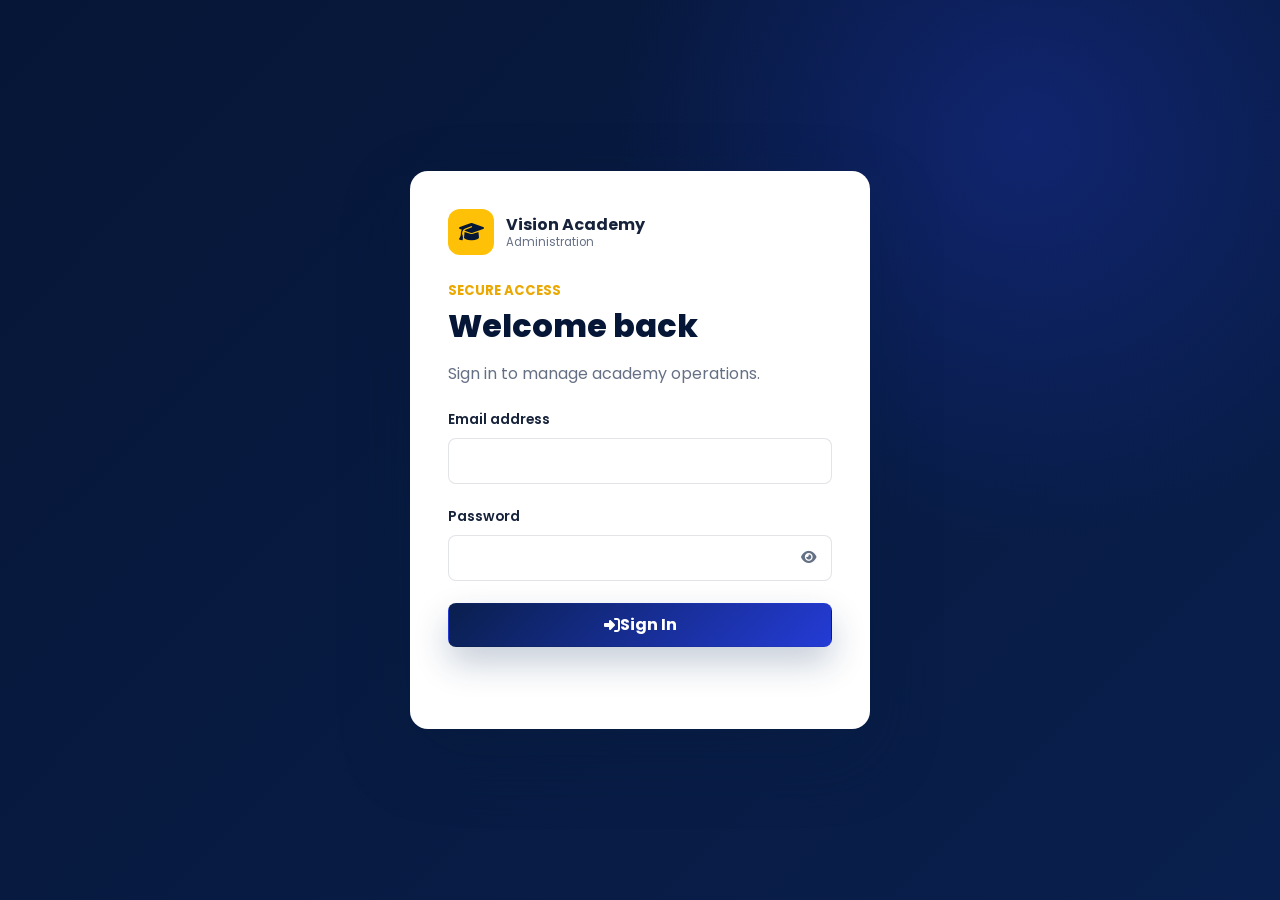
==== commit 06b61b25: "responsivness added" ====
--- a/admin.html
+++ b/admin.html
@@ -33,6 +33,9 @@
 
   <div class="admin-shell" id="adminShell" hidden>
     <aside class="admin-sidebar" id="adminSidebar">
+      <button class="admin-sidebar-close" id="sidebarCloseButton" type="button" aria-label="Close navigation">
+        <i class="fa-solid fa-xmark"></i>
+      </button>
       <a class="admin-brand" href="index.html">
         <span><i class="fa-solid fa-graduation-cap"></i></span>
         <div><strong>Vision Academy</strong><small>Admin Panel</small></div>
@@ -52,10 +55,11 @@
       </nav>
       <a class="admin-site-link" href="index.html"><i class="fa-solid fa-arrow-up-right-from-square"></i> View Website</a>
     </aside>
+    <button class="admin-sidebar-overlay" id="sidebarOverlay" type="button" aria-label="Close navigation" tabindex="-1"></button>
 
     <main class="admin-main">
       <header class="admin-topbar">
-        <button class="admin-menu" id="menuButton" aria-label="Toggle navigation"><i class="fa-solid fa-bars"></i></button>
+        <button class="admin-menu" id="menuButton" type="button" aria-label="Open navigation" aria-controls="adminSidebar" aria-expanded="false"><i class="fa-solid fa-bars"></i></button>
         <div><span id="pageEyebrow">Overview</span><h1 id="pageTitle">Dashboard</h1></div>
         <div class="admin-profile-wrap">
           <button class="admin-profile" id="profileMenuButton" type="button" aria-haspopup="menu" aria-expanded="false">
--- a/css/style.css
+++ b/css/style.css
@@ -25,6 +25,7 @@
 
 html {
   scroll-behavior: smooth;
+  scroll-padding-top: 92px;
 }
 
 body {
@@ -35,9 +36,18 @@
   overflow-x: hidden;
 }
 
+main,
+section,
+.container,
+.container > *,
+[class*="-grid"] > * {
+  min-width: 0;
+}
+
 img {
   display: block;
   max-width: 100%;
+  height: auto;
 }
 
 a {
@@ -50,6 +60,34 @@
 select,
 textarea {
   font: inherit;
+}
+
+button,
+a,
+input,
+select,
+textarea {
+  -webkit-tap-highlight-color: transparent;
+}
+
+p,
+h1,
+h2,
+h3,
+a,
+span,
+strong {
+  overflow-wrap: anywhere;
+}
+
+button:focus-visible,
+a:focus-visible,
+input:focus-visible,
+select:focus-visible,
+textarea:focus-visible,
+[tabindex]:focus-visible {
+  outline: 3px solid rgba(255, 193, 7, 0.55);
+  outline-offset: 3px;
 }
 
 .container {
@@ -1129,10 +1167,170 @@
 }
 
 .course-grid {
-  display: grid;
-  grid-template-columns: repeat(4, minmax(0, 1fr));
+  display: flex;
+  flex-wrap: wrap;
+  width: 100%;
+  margin-right: auto;
+  margin-left: 0;
+  justify-content: flex-start;
+  gap: 18px;
+}
+
+.course-grid .course-card {
+  width: 100%;
+  max-width: 300px;
+  flex: 1 1 240px;
+}
+
+.course-results-bar {
+  display: flex;
+  align-items: center;
+  justify-content: space-between;
+  min-height: 30px;
+}
+
+.course-results-bar p {
+  margin: 0;
+  color: var(--muted);
+  font-size: 0.8rem;
+  font-weight: 700;
+}
+
+.course-results-bar p span {
+  color: var(--navy);
+  font-weight: 900;
+}
+
+.course-carousel {
+  --course-gap: 18px;
+  --courses-per-view: 4;
+  display: grid;
+  gap: 18px;
+  min-width: 0;
+}
+
+.course-carousel-footer {
+  display: flex;
+  align-items: center;
+  justify-content: center;
+  gap: 18px;
+}
+
+.course-carousel-status {
+  margin: 0;
+  color: var(--muted);
+  font-size: 0.78rem;
+  font-weight: 700;
+}
+
+.course-carousel-arrows {
+  display: flex;
+  gap: 10px;
+}
+
+.course-carousel-arrow {
+  display: grid;
+  width: 46px;
+  height: 46px;
+  flex: 0 0 46px;
+  place-items: center;
+  color: var(--navy);
+  border: 1px solid rgba(7, 27, 58, 0.12);
+  border-radius: 50%;
+  background: var(--white);
+  box-shadow: 0 10px 28px rgba(7, 27, 58, 0.1);
+  cursor: pointer;
+  transition: color 0.25s ease, background 0.25s ease, box-shadow 0.25s ease, transform 0.25s ease, opacity 0.25s ease;
+}
+
+.course-carousel-arrow:hover:not(:disabled) {
+  color: #241700;
+  background: var(--gold);
+  box-shadow: 0 14px 32px rgba(255, 193, 7, 0.3);
+  transform: translateY(-2px);
+}
+
+.course-carousel-arrow:disabled {
+  opacity: 0.38;
+  cursor: not-allowed;
+}
+
+.course-carousel-viewport {
+  width: 100%;
+  min-width: 0;
+  overflow-x: auto;
+  overflow-y: hidden;
+  scroll-behavior: smooth;
+  scroll-snap-type: x mandatory;
+  scrollbar-width: none;
+  overscroll-behavior-inline: contain;
+}
+
+.course-carousel-viewport::-webkit-scrollbar {
+  display: none;
+}
+
+.course-carousel-track {
+  display: flex;
   align-items: stretch;
-  gap: 18px;
+}
+
+.course-carousel-page {
+  display: grid;
+  grid-template-columns: repeat(
+    var(--page-count),
+    minmax(
+      0,
+      calc(
+        (100% - (var(--course-gap) * (var(--courses-per-view) - 1)))
+        / var(--courses-per-view)
+      )
+    )
+  );
+  width: 100%;
+  min-width: 100%;
+  align-items: stretch;
+  justify-content: center;
+  gap: var(--course-gap);
+  scroll-snap-align: start;
+  scroll-snap-stop: always;
+}
+
+.course-carousel-page .course-card {
+  width: 100%;
+}
+
+.course-carousel-dots {
+  display: flex;
+  align-items: center;
+  justify-content: center;
+  gap: 8px;
+  min-height: 24px;
+}
+
+.course-carousel.single-page .course-carousel-footer {
+  display: none;
+}
+
+.course-carousel-dot {
+  width: 9px;
+  height: 9px;
+  padding: 0;
+  border: 0;
+  border-radius: 999px;
+  background: #cbd3e0;
+  cursor: pointer;
+  transition: width 0.25s ease, background 0.25s ease, transform 0.25s ease;
+}
+
+.course-carousel-dot:hover {
+  background: var(--blue);
+  transform: scale(1.15);
+}
+
+.course-carousel-dot.active {
+  width: 28px;
+  background: linear-gradient(90deg, var(--gold), var(--gold-2));
 }
 
 .course-card {
@@ -1922,6 +2120,20 @@
   font-size: 0.92rem;
 }
 
+.footer a {
+  transition: color 0.25s ease, transform 0.25s ease;
+}
+
+.footer a:hover {
+  color: var(--gold);
+  transform: translateX(3px);
+}
+
+.footer-logo:hover,
+.footer-social a:hover {
+  transform: none;
+}
+
 .footer-logo {
   margin-bottom: 18px;
 }
@@ -2454,3 +2666,15 @@
 .admin-action p {
   font-size: 0.78rem;
 }
+
+.table-responsive {
+  width: 100%;
+  overflow-x: auto;
+  overscroll-behavior-inline: contain;
+  -webkit-overflow-scrolling: touch;
+}
+
+table {
+  width: 100%;
+  border-collapse: collapse;
+}
--- a/css/admin.css
+++ b/css/admin.css
@@ -274,3 +274,593 @@
   .admin-doughnut-wrap { grid-template-columns: 1fr; justify-items: center; }
   .admin-chart-legend { width: 100%; }
 }
+
+/* End-to-end responsive admin layout */
+.admin-page {
+  min-width: 0;
+  overflow-x: hidden;
+}
+
+.admin-shell,
+.admin-main,
+.admin-content,
+#sectionContent,
+.admin-panel,
+.admin-toolbar > *,
+.admin-stats > *,
+.admin-dashboard-grid > *,
+.admin-analytics-grid > *,
+.settings-layout > * {
+  min-width: 0;
+}
+
+.admin-sidebar {
+  overflow: hidden;
+}
+
+.admin-sidebar nav {
+  flex: 1 1 auto;
+  min-height: 0;
+  overflow-y: auto;
+  overscroll-behavior: contain;
+  scrollbar-width: thin;
+  scrollbar-color: rgba(255,255,255,.22) transparent;
+}
+
+.admin-sidebar-close,
+.admin-sidebar-overlay {
+  display: none;
+}
+
+.admin-menu,
+.admin-sidebar-close {
+  width: 44px;
+  height: 44px;
+  flex: 0 0 44px;
+  place-items: center;
+  border-radius: 10px;
+}
+
+.admin-topbar {
+  position: sticky;
+  top: 0;
+  z-index: 15;
+}
+
+.admin-stat,
+.admin-panel,
+.admin-quick-actions button,
+.admin-quick-actions a {
+  transition: transform .25s ease, box-shadow .25s ease, border-color .25s ease;
+}
+
+.admin-stat:hover,
+.admin-panel:hover {
+  border-color: rgba(36,59,214,.14);
+  box-shadow: 0 16px 36px rgba(7,27,58,.09);
+}
+
+.admin-table-wrap {
+  width: 100%;
+  max-width: 100%;
+  overflow-x: auto;
+  border: 1px solid var(--line);
+  border-radius: 11px;
+  overscroll-behavior-inline: contain;
+  scrollbar-width: thin;
+  -webkit-overflow-scrolling: touch;
+}
+
+.admin-table {
+  margin: 0;
+}
+
+.admin-table th {
+  white-space: nowrap;
+}
+
+.admin-table td {
+  overflow-wrap: normal;
+}
+
+.admin-table th:last-child,
+.admin-table td:last-child {
+  position: sticky;
+  right: 0;
+  z-index: 2;
+  background: var(--white);
+  box-shadow: -8px 0 14px rgba(7,27,58,.04);
+}
+
+.admin-table th:last-child {
+  z-index: 3;
+  background: #f8f9fc;
+}
+
+.admin-actions {
+  min-width: max-content;
+}
+
+.admin-icon-btn,
+.admin-status-switch {
+  flex: 0 0 auto;
+}
+
+.admin-modal {
+  max-width: calc(100vw - 28px);
+  padding: 0;
+  overflow: hidden;
+}
+
+.admin-modal-card {
+  max-height: calc(100dvh - 30px);
+  overflow: hidden;
+}
+
+.admin-modal-card > header button {
+  display: grid;
+  width: 44px;
+  height: 44px;
+  flex: 0 0 44px;
+  place-items: center;
+  border-radius: 10px;
+}
+
+.admin-modal-card > header button:hover {
+  color: var(--navy);
+  background: var(--soft);
+}
+
+.admin-form-grid,
+.admin-details {
+  min-height: 0;
+  overscroll-behavior: contain;
+}
+
+.admin-login-card .btn,
+.admin-form-grid :is(input, select, textarea),
+.admin-toolbar :is(input, select),
+.settings-form input {
+  min-height: 44px;
+}
+
+@media (max-width: 1100px) {
+  .admin-shell {
+    grid-template-columns: minmax(0, 1fr);
+  }
+
+  .admin-sidebar {
+    position: fixed;
+    top: 0;
+    bottom: 0;
+    left: 0;
+    z-index: 70;
+    width: min(290px, 86vw);
+    height: 100dvh;
+    padding-top: 22px;
+    box-shadow: 22px 0 55px rgba(2,13,39,.28);
+    transform: translateX(-105%);
+    transition: transform .28s ease;
+  }
+
+  .admin-sidebar.open {
+    left: 0;
+    transform: translateX(0);
+  }
+
+  .admin-sidebar-close {
+    position: absolute;
+    top: 16px;
+    right: 12px;
+    z-index: 2;
+    display: grid;
+    color: var(--white);
+    border: 1px solid rgba(255,255,255,.16);
+    background: rgba(255,255,255,.08);
+    cursor: pointer;
+  }
+
+  .admin-sidebar .admin-brand {
+    padding-right: 45px;
+  }
+
+  .admin-sidebar-overlay {
+    position: fixed;
+    inset: 0;
+    z-index: 60;
+    display: block;
+    padding: 0;
+    border: 0;
+    background: rgba(2,10,31,.58);
+    opacity: 0;
+    visibility: hidden;
+    cursor: pointer;
+    backdrop-filter: blur(2px);
+    transition: opacity .28s ease, visibility .28s ease;
+  }
+
+  .admin-sidebar-overlay.show {
+    opacity: 1;
+    visibility: visible;
+  }
+
+  .admin-sidebar-open {
+    overflow: hidden;
+  }
+
+  .admin-menu {
+    display: grid;
+    border: 1px solid var(--line);
+    background: var(--soft);
+  }
+
+  .admin-stats,
+  .admin-stats-premium {
+    grid-template-columns: repeat(2, minmax(0, 1fr));
+  }
+
+  .admin-dashboard-grid,
+  .premium-dashboard-grid {
+    grid-template-columns: 1fr;
+  }
+
+  .admin-quick-actions {
+    grid-template-columns: repeat(3, minmax(0, 1fr));
+  }
+}
+
+@media (max-width: 768px) {
+  .admin-topbar {
+    min-height: 76px;
+    gap: 12px;
+    padding: 11px 16px;
+  }
+
+  .admin-content {
+    padding: 20px 16px 40px;
+  }
+
+  .admin-profile {
+    padding: 3px;
+  }
+
+  .admin-profile-copy {
+    display: none;
+  }
+
+  .admin-profile > i {
+    display: none;
+  }
+
+  .admin-profile-menu {
+    position: fixed;
+    top: 70px;
+    right: 12px;
+    width: min(250px, calc(100vw - 24px));
+  }
+
+  .admin-welcome {
+    align-items: flex-start;
+    flex-direction: column;
+    padding: 22px;
+  }
+
+  .admin-welcome-date {
+    width: 100%;
+    min-width: 0;
+  }
+
+  .admin-analytics-grid {
+    grid-template-columns: repeat(2, minmax(0, 1fr));
+  }
+
+  .gallery-stat-card {
+    grid-column: 1 / -1;
+  }
+
+  .admin-toolbar {
+    display: grid;
+    grid-template-columns: repeat(2, minmax(0, 1fr));
+  }
+
+  .admin-toolbar .admin-search,
+  .admin-toolbar .btn {
+    grid-column: 1 / -1;
+    width: 100%;
+    margin-left: 0;
+  }
+
+  .admin-toolbar select {
+    width: 100%;
+    min-width: 0;
+  }
+
+  .admin-panel {
+    padding: 18px;
+  }
+
+  .admin-sidebar nav button,
+  .admin-site-link {
+    min-height: 44px;
+  }
+
+  .admin-icon-btn,
+  .admin-status-switch {
+    width: 40px;
+    height: 40px;
+  }
+
+  .admin-status-switch::before {
+    top: 13px;
+    left: 9px;
+  }
+
+  .admin-status-switch span {
+    top: 15px;
+    left: 11px;
+  }
+
+  .admin-table {
+    min-width: 720px;
+  }
+
+  .admin-pagination {
+    align-items: stretch;
+    flex-direction: column;
+  }
+
+  .admin-pagination div {
+    width: 100%;
+  }
+
+  .admin-pagination .btn {
+    flex: 1 1 0;
+    min-height: 44px;
+  }
+
+  .settings-layout {
+    grid-template-columns: 1fr;
+  }
+
+  .settings-form-card > header,
+  .settings-form {
+    padding: 22px;
+  }
+}
+
+@media (max-width: 600px) {
+  .admin-login {
+    align-items: center;
+    padding: 16px;
+  }
+
+  .admin-login-card {
+    gap: 18px;
+    padding: 26px 20px;
+    border-radius: 15px;
+  }
+
+  .admin-login-card h1 {
+    font-size: clamp(1.65rem, 8vw, 2rem);
+  }
+
+  .admin-stats,
+  .admin-stats-premium,
+  .admin-analytics-grid,
+  .admin-quick-actions,
+  .activity-timeline,
+  .settings-form,
+  .settings-account-card,
+  .admin-form-grid,
+  .admin-details {
+    grid-template-columns: minmax(0, 1fr);
+  }
+
+  .gallery-stat-card,
+  .activity-timeline-card,
+  .settings-form .wide,
+  .settings-account-card h2,
+  .admin-form-grid .wide,
+  .admin-detail-hero,
+  .admin-detail-item.wide {
+    grid-column: auto;
+  }
+
+  .admin-stat {
+    min-height: 112px;
+    padding: 18px;
+  }
+
+  .admin-quick-actions button,
+  .admin-quick-actions a {
+    min-height: 96px;
+  }
+
+  .admin-toolbar {
+    grid-template-columns: 1fr;
+  }
+
+  .admin-toolbar > *,
+  .admin-toolbar .admin-search,
+  .admin-toolbar .btn {
+    grid-column: auto;
+    width: 100%;
+  }
+
+  .admin-doughnut-wrap {
+    grid-template-columns: 1fr;
+    justify-items: center;
+  }
+
+  .admin-chart-legend {
+    width: 100%;
+  }
+
+  .gallery-stat-numbers {
+    grid-template-columns: 1fr;
+  }
+
+  .admin-detail-hero {
+    align-items: flex-start;
+  }
+
+  .admin-modal {
+    width: calc(100vw - 16px);
+    max-width: calc(100vw - 16px);
+    max-height: calc(100dvh - 16px);
+    border-radius: 13px;
+  }
+
+  .admin-modal-card {
+    max-height: calc(100dvh - 16px);
+  }
+
+  .admin-modal-card > header,
+  .admin-modal-card > footer {
+    padding: 14px 16px;
+  }
+
+  .admin-form-grid,
+  .admin-details {
+    max-height: none;
+    padding: 16px;
+    overflow-y: auto;
+  }
+
+  .admin-form-grid {
+    max-height: calc(100dvh - 190px);
+  }
+
+  .admin-details {
+    max-height: calc(100dvh - 150px);
+  }
+
+  .admin-modal .admin-form-message {
+    padding-inline: 16px;
+  }
+
+  .admin-modal-card > footer {
+    display: grid;
+    grid-template-columns: 1fr 1fr;
+  }
+
+  .admin-modal-card > footer .btn {
+    width: 100%;
+    min-width: 0;
+    padding-inline: 12px;
+  }
+
+  .settings-form .btn {
+    width: 100%;
+    justify-self: stretch;
+  }
+
+  .admin-toast {
+    right: 12px;
+    bottom: 12px;
+    left: 12px;
+    max-width: none;
+  }
+}
+
+@media (max-width: 480px) {
+  .admin-topbar {
+    padding-inline: 12px;
+  }
+
+  .admin-topbar > div:nth-child(2) {
+    overflow: hidden;
+  }
+
+  .admin-topbar > div > span {
+    display: none;
+  }
+
+  .admin-topbar h1 {
+    overflow: hidden;
+    font-size: 1rem;
+    text-overflow: ellipsis;
+    white-space: nowrap;
+  }
+
+  .admin-content {
+    padding: 16px 12px 34px;
+  }
+
+  .admin-panel,
+  .admin-welcome,
+  .settings-preview-card {
+    border-radius: 13px;
+  }
+
+  .admin-panel {
+    padding: 15px;
+  }
+
+  .admin-profile-avatar {
+    width: 38px;
+    height: 38px;
+    flex-basis: 38px;
+  }
+
+  .admin-welcome {
+    padding: 18px;
+  }
+
+  .admin-welcome-date {
+    padding: 11px 12px;
+  }
+
+  .dashboard-card > header {
+    align-items: flex-start;
+  }
+
+  .admin-table {
+    min-width: 680px;
+  }
+
+  .settings-form-card > header,
+  .settings-form {
+    padding: 18px;
+  }
+}
+
+@media (max-width: 360px) {
+  .admin-brand {
+    gap: 9px;
+  }
+
+  .admin-brand > span {
+    width: 42px;
+    height: 42px;
+  }
+
+  .admin-brand strong {
+    font-size: .9rem;
+  }
+
+  .admin-menu {
+    width: 40px;
+    height: 40px;
+    flex-basis: 40px;
+  }
+
+  .admin-modal-card > footer {
+    grid-template-columns: 1fr;
+  }
+
+  .admin-pagination div {
+    flex-direction: column;
+  }
+}
+
+@media (prefers-reduced-motion: reduce) {
+  .admin-sidebar,
+  .admin-sidebar-overlay,
+  .admin-stat,
+  .admin-panel,
+  .admin-quick-actions button,
+  .admin-quick-actions a {
+    transition-duration: .01ms !important;
+  }
+}
